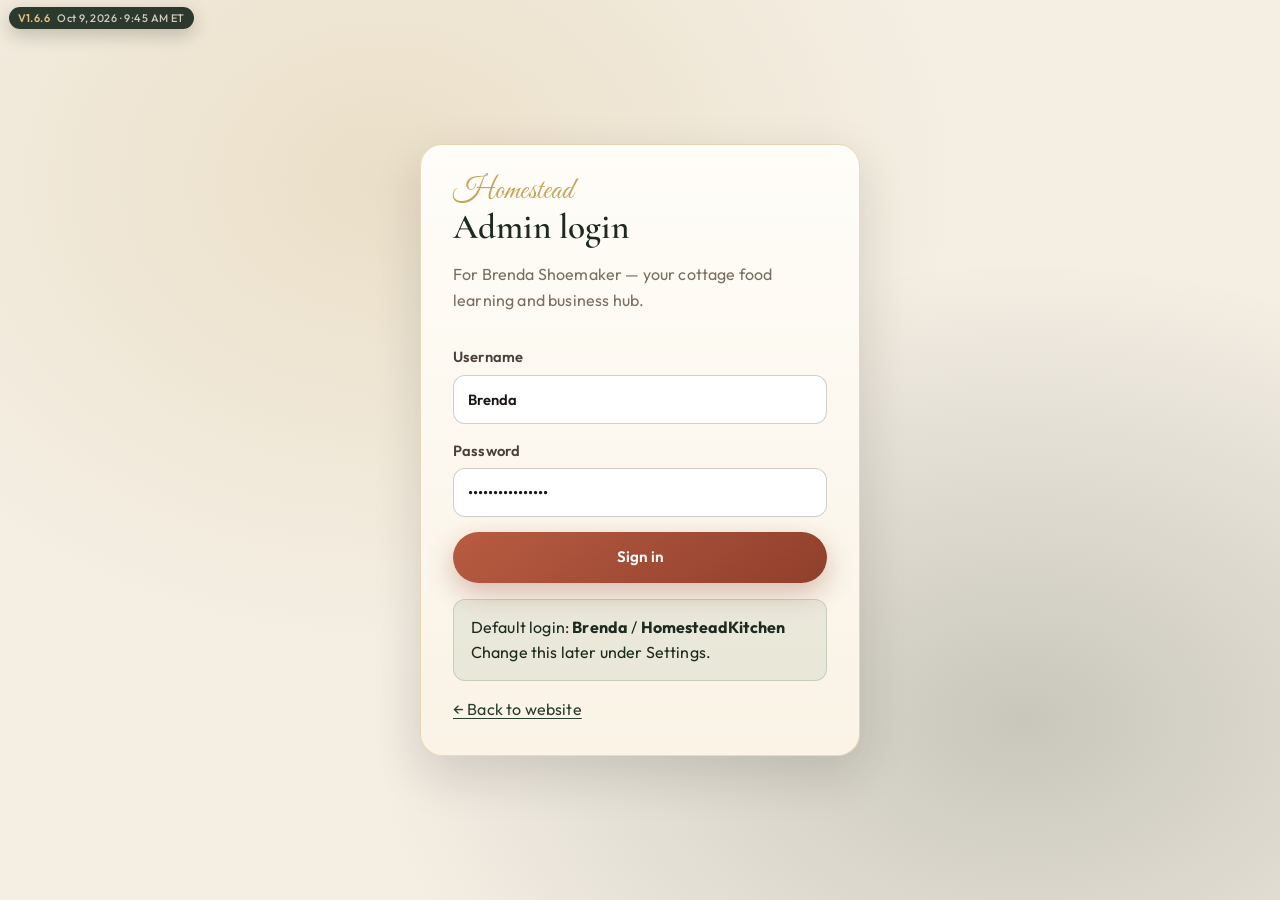
==== admin/index.html @ 2158191a "Add Admin old-school heritage recipe library (v1.6.6) Eight nearly forgotten farm/mountain recipes w" ====
<!DOCTYPE html>
<html lang="en">
<head>
  <meta charset="UTF-8" />
  <meta name="viewport" content="width=device-width, initial-scale=1" />
  <title>Admin Hub | Brenda's Homestead Kitchen</title>
  <link rel="preconnect" href="https://fonts.googleapis.com" />
  <link rel="preconnect" href="https://fonts.gstatic.com" crossorigin />
  <link href="https://fonts.googleapis.com/css2?family=Cormorant+Garamond:ital,wght@0,500;0,600;0,700;1,500&family=Great+Vibes&family=Outfit:wght@400;500;600;700&display=swap" rel="stylesheet" />
  <link rel="stylesheet" href="../css/styles.css?v=goals-v166" />
</head>
<body>
  <div id="loginView" class="login-wrap">
    <div class="panel login-card stack">
      <div>
        <div class="brand-script">Homestead</div>
        <h1>Admin login</h1>
        <p class="muted">For Brenda Shoemaker — your cottage food learning and business hub.</p>
      </div>
      <form id="loginForm" class="form-grid">
        <label>Username
          <input name="username" value="Brenda" required autocomplete="username" />
        </label>
        <label>Password
          <input name="password" type="password" value="HomesteadKitchen" required autocomplete="current-password" />
        </label>
        <button class="btn btn-primary" type="submit">Sign in</button>
      </form>
      <div class="notice">
        Default login: <strong>Brenda</strong> / <strong>HomesteadKitchen</strong><br />
        Change this later under Settings.
      </div>
      <a href="../index.html">← Back to website</a>
    </div>
  </div>

  <div id="adminView" class="admin-shell" style="display:none;">
    <aside class="admin-sidebar">
      <div class="brand">
        <span class="brand-script">Homestead</span>
        <span class="brand-name">Kitchen ledger</span>
      </div>
      <p class="admin-hello">Hi Brenda — start on Home, then follow Next up.</p>
      <nav class="admin-nav" id="adminNav">
        <p class="admin-nav-label">Main</p>
        <button type="button" data-tab="dashboard" class="active">Home</button>
        <button type="button" data-tab="goals">Goals</button>
        <button type="button" data-tab="foodcosts">Food costs</button>
        <button type="button" data-tab="products">Products</button>
        <button type="button" data-tab="orders">Orders</button>
        <button type="button" data-tab="taxes">Taxes &amp; expenses</button>
        <button type="button" data-tab="gform">Order form</button>
        <button type="button" data-tab="settings">Settings</button>
        <details class="admin-nav-more" id="adminNavMore">
          <summary>More</summary>
          <button type="button" data-tab="learn">Learn rules</button>
          <button type="button" data-tab="heritage">Old-school recipes</button>
          <button type="button" data-tab="howto">How to use this site</button>
        </details>
      </nav>
      <div class="admin-side-actions">
        <a class="btn btn-ghost btn-small admin-side-btn" href="../index.html">View public site</a>
        <button type="button" class="btn btn-ghost btn-small admin-side-btn" id="logoutBtn">Log out</button>
      </div>
    </aside>

    <main class="admin-main">
      <section id="tab-dashboard" class="tabs-hidden active">
        <div class="admin-top">
          <div>
            <span class="eyebrow">Welcome back</span>
            <h1>Your kitchen home</h1>
            <p class="muted">One next step at a time. The full walkthrough lives under Goals when you want every detail.</p>
          </div>
        </div>

        <div class="panel panel--ledger dash-next-card" id="dashNextCard">
          <span class="eyebrow">Do this next</span>
          <h2 id="dashNextTitle">Loading…</h2>
          <p class="muted" id="dashNextWhy"></p>
          <div class="actions" id="dashNextActions" style="margin-top:1rem;flex-wrap:wrap;"></div>
        </div>

        <div class="stats stats--compact" id="dashStats" style="margin-top:1rem;"></div>

        <div class="dash-grid" style="margin-top:1rem;">
          <div class="panel" id="launchPanel">
            <h2 class="panel-title">Coming up</h2>
            <p class="muted" id="launchProgress" style="margin:.35rem 0 .55rem;"></p>
            <div class="goal-progress-track" aria-hidden="true">
              <div class="goal-progress-fill" id="launchProgressFill"></div>
            </div>
            <p class="goal-next muted" id="launchNextHint" style="margin:.7rem 0 .45rem;"></p>
            <ul class="checklist" id="launchChecklist" style="margin-top:.35rem;"></ul>
            <div class="actions" style="margin-top:1rem;flex-wrap:wrap;">
              <button type="button" class="btn btn-secondary btn-small" data-goto-tab="goals">Full goals walkthrough</button>
            </div>
          </div>
          <div class="panel">
            <h2 class="panel-title">Newest orders</h2>
            <div id="dashOrders"></div>
            <div class="actions" style="margin-top:.85rem;">
              <button type="button" class="btn btn-ghost btn-small" data-goto-tab="orders">Open Orders</button>
            </div>
          </div>
        </div>

        <div class="panel dash-shortcuts" style="margin-top:1rem;">
          <h2 class="panel-title">Shortcuts</h2>
          <div class="actions" style="margin-top:.75rem;flex-wrap:wrap;">
            <button type="button" class="btn btn-primary btn-small" data-goto-tab="products">Products</button>
            <button type="button" class="btn btn-secondary btn-small" data-goto-tab="foodcosts">Food costs</button>
            <button type="button" class="btn btn-secondary btn-small" data-goto-tab="taxes">Taxes &amp; expenses</button>
            <button type="button" class="btn btn-secondary btn-small" data-goto-tab="gform">Order form</button>
            <button type="button" class="btn btn-ghost btn-small" data-goto-tab="settings">Settings</button>
            <a class="btn btn-ghost btn-small" href="../labels.html" target="_blank" rel="noopener">Print labels</a>
            <a class="btn btn-ghost btn-small" href="../flyer.html" target="_blank" rel="noopener">Print flyer</a>
          </div>
        </div>
      </section>

      <section id="tab-goals" class="tabs-hidden">
        <div class="admin-top">
          <div>
            <span class="eyebrow">Step by step</span>
            <h1>Business goals walkthrough</h1>
            <p class="muted">A clear path from first setup to steady local sales. Auto steps light up when the site is ready; check off the real-world steps yourself.</p>
          </div>
        </div>
        <div class="panel goal-summary-panel" style="margin-bottom:1rem;">
          <p class="muted" id="goalsProgressLabel" style="margin:0 0 .6rem;"></p>
          <div class="goal-progress-track" aria-hidden="true">
            <div class="goal-progress-fill" id="goalsProgressFill"></div>
          </div>
          <p class="goal-next" id="goalsNextHint" style="margin:.75rem 0 0;"></p>
          <p class="notice" id="goalsLaunchReady" style="display:none;margin-top:.9rem;">
            Setup and Stock look ready. Focus on <strong>Sell</strong> and <strong>Grow</strong> — print a flyer, share your link, and log those first sales.
          </p>
        </div>
        <div id="goalsPhases" class="goals-phases"></div>
      </section>

      <section id="tab-foodcosts" class="tabs-hidden">
        <div class="admin-top">
          <div>
            <span class="eyebrow">Pricing basics</span>
            <h1>Understand your food costs</h1>
            <p class="muted">Know what a batch costs you before you pick a selling price. Save each recipe once, then next time you bake just update package prices or amounts — no starting from scratch.</p>
          </div>
        </div>

        <div class="guide-grid">
          <article class="panel guide-card">
            <h3>Why this matters</h3>
            <ul>
              <li>If you only guess at prices, you can sell a lot and still lose money.</li>
              <li><strong>Food cost</strong> is what the ingredients (and packaging for that batch) cost <em>you</em>.</li>
              <li>Weighing on a kitchen scale is clearer than guessing “about half the bag.”</li>
              <li>Soap works the same way — oils, lye, fragrance, and the wrapper all count.</li>
            </ul>
          </article>

          <article class="panel guide-card">
            <h3>Simple 3-step method</h3>
            <ol class="foodcost-steps">
              <li><strong>Weigh &amp; cost</strong> — for each ingredient: package price ÷ package weight × ounces (or grams) you used.</li>
              <li><strong>Per-unit cost</strong> — add those line costs (+ packaging), then divide by how many cookies, jars, loaves, or bars you got.</li>
              <li><strong>Selling price</strong> — start around 2–3× the per-unit cost (or more if your time is high), then adjust for what neighbors will pay.</li>
            </ol>
            <p class="muted" style="margin-top:.8rem;">Default unit is <strong>ounces</strong>. Use <strong>each</strong> for eggs or counted jars. Fraction-of-bag is still available if you don’t weigh.</p>
          </article>
        </div>

        <div class="panel cost-example" style="margin-top:1rem;">
          <h2 style="font-size:1.25rem;">Example: one dozen cinnamon cookies (by weight)</h2>
          <p class="muted">Pretend numbers so the math is easy. Put the bowl on a kitchen scale, zero it, and weigh what you add.</p>
          <div class="table-wrap" style="margin-top:.8rem;">
            <table>
              <thead>
                <tr><th>Ingredient</th><th>Package</th><th>Used (scale)</th><th>Math</th><th>Cost in batch</th></tr>
              </thead>
              <tbody>
                <tr><td>Flour</td><td>$4.00 for 80 oz (5 lb)</td><td>16 oz</td><td>$4.00 × (16 ÷ 80)</td><td>$0.80</td></tr>
                <tr><td>Butter</td><td>$4.50 for 16 oz</td><td>8 oz</td><td>$4.50 × (8 ÷ 16)</td><td>$2.25</td></tr>
                <tr><td>Sugar + spice + eggs + vanilla</td><td>—</td><td>This batch</td><td>—</td><td>$1.45</td></tr>
                <tr><td>Bag / twist ties</td><td>—</td><td>1 dozen pack</td><td>—</td><td>$0.50</td></tr>
                <tr><td colspan="4"><strong>Batch cost (12 cookies)</strong></td><td><strong>$5.00</strong></td></tr>
              </tbody>
            </table>
          </div>
          <div class="cost-math" style="margin-top:1rem;">
            <p><strong>Per cookie cost:</strong> $5.00 ÷ 12 = <strong>about $0.42 each</strong></p>
            <p><strong>Per dozen cost:</strong> <strong>$5.00</strong></p>
            <p><strong>Possible selling price:</strong> $8–$12 per dozen (covers ingredients, a little time, and profit). At $10/dozen you keep about $5 after food/packaging — that $5 is for your time and profit.</p>
          </div>
          <div class="notice" style="margin-top:1rem;">
            Tip: when you buy flour or jars, log them under <strong>Taxes &amp; expenses</strong>. Then you can look back at real costs instead of guessing.
          </div>
        </div>

        <div class="panel" style="margin-top:1rem;" id="foodCostExercisePanel">
          <div class="foodcost-ex-head">
            <div>
              <span class="eyebrow">Practice</span>
              <h2 style="font-size:1.25rem;margin:.2rem 0 0;" id="fcExTitle">Practice batch</h2>
              <p class="muted" id="fcExBlurb" style="margin:.45rem 0 0;"></p>
            </div>
            <div class="foodcost-ex-progress" id="fcExProgress" aria-live="polite">Step 1 of 4</div>
          </div>

          <div class="foodcost-ex-step" data-fc-step="1">
            <h3>Step 1 — Weigh what went into this batch</h3>
            <p class="muted">Each row shows the package price and size. Enter how much you used (ounces, or “each” for jars). We’ll turn that into dollars.</p>
            <div id="fcExLines" class="foodcost-ex-lines"></div>
            <p class="foodcost-ex-total">Your batch total so far: <strong id="fcExBatchLive">$0.00</strong></p>
            <div class="actions" style="margin-top:.85rem;flex-wrap:wrap;">
              <button type="button" class="btn btn-primary btn-small" id="fcExCheck1">Check step 1</button>
              <button type="button" class="btn btn-ghost btn-small" id="fcExHint1">Show hints</button>
              <button type="button" class="btn btn-ghost btn-small" id="fcExFill1">Fill correct amounts</button>
            </div>
            <p class="foodcost-ex-feedback" id="fcExFeedback1" hidden></p>
          </div>

          <div class="foodcost-ex-step" data-fc-step="2" hidden>
            <h3>Step 2 — How many jars did you get?</h3>
            <p class="muted">Batch cost is locked from step 1. Divide by how many jars this bake made.</p>
            <p>Batch cost: <strong id="fcExBatchLocked">$0.00</strong></p>
            <label class="foodcost-ex-field">Jars made
              <input type="number" id="fcExYield" min="1" step="1" placeholder="e.g. 6" />
            </label>
            <p class="foodcost-ex-total">Per-jar cost: <strong id="fcExPerLive">—</strong></p>
            <div class="actions" style="margin-top:.85rem;flex-wrap:wrap;">
              <button type="button" class="btn btn-primary btn-small" id="fcExCheck2">Check step 2</button>
              <button type="button" class="btn btn-ghost btn-small" id="fcExBack2">Back</button>
              <button type="button" class="btn btn-ghost btn-small" id="fcExFill2">Fill correct number</button>
            </div>
            <p class="foodcost-ex-feedback" id="fcExFeedback2" hidden></p>
          </div>

          <div class="foodcost-ex-step" data-fc-step="3" hidden>
            <h3>Step 3 — Pick a selling price</h3>
            <p class="muted">Start around 2–3× the per-jar food cost. Adjust for your time and what neighbors will pay.</p>
            <p>Per-jar food cost: <strong id="fcExPerLocked">—</strong></p>
            <p class="muted" id="fcExSuggestBand"></p>
            <label class="foodcost-ex-field">Selling price per jar ($)
              <input type="number" id="fcExSell" min="0" step="0.01" placeholder="e.g. 4.00" />
            </label>
            <div class="actions" style="margin-top:.85rem;flex-wrap:wrap;">
              <button type="button" class="btn btn-primary btn-small" id="fcExCheck3">Check step 3</button>
              <button type="button" class="btn btn-ghost btn-small" id="fcExBack3">Back</button>
            </div>
            <p class="foodcost-ex-feedback" id="fcExFeedback3" hidden></p>
          </div>

          <div class="foodcost-ex-step" data-fc-step="4" hidden>
            <h3>Step 4 — You did it</h3>
            <div class="notice" id="fcExSummary"></div>
            <p class="muted" style="margin-top:.75rem;">This practice is saved on this device and checks off the Goals walkthrough step. Next, price a real product with the calculator below.</p>
            <div class="actions" style="margin-top:.85rem;flex-wrap:wrap;">
              <button type="button" class="btn btn-primary btn-small" id="fcExFinish">Save &amp; mark practice done</button>
              <button type="button" class="btn btn-ghost btn-small" id="fcExRestart">Start practice over</button>
              <button type="button" class="btn btn-secondary btn-small" data-goto-tab="goals">Back to Goals</button>
            </div>
            <p class="foodcost-ex-feedback ok" id="fcExFeedback4" hidden></p>
          </div>
        </div>

        <div class="panel" style="margin-top:1rem;" id="savedRecipesPanel">
          <span class="eyebrow">Recipe book</span>
          <h2 style="font-size:1.25rem;margin:.2rem 0 0;">Saved recipes</h2>
          <p class="muted">Open a recipe when you make that batch again. Change the package $ if the store price moved, tweak amounts if the batch was a little different, then recalculate and apply the new price.</p>
          <div id="savedRecipesList" class="recipe-list" style="margin-top:.9rem;"></div>
          <p class="muted" id="savedRecipesEmpty" style="margin-top:.75rem;">No saved recipes yet. Price a batch in the calculator below, give it a name, and click <strong>Save recipe</strong>.</p>
        </div>

        <div class="panel" style="margin-top:1rem;" id="foodCostCalculatorPanel">
          <span class="eyebrow">Calculator</span>
          <h2 style="font-size:1.25rem;margin:.2rem 0 0;">Price a recipe</h2>
          <p class="muted">Default is <strong>by weight</strong>: package price, how big the package is, and how much the scale said you used. Switch to fraction only if you are estimating without a scale.</p>

          <input type="hidden" id="fcCalcRecipeId" value="" />
          <div class="form-row" style="margin-top:.85rem;align-items:end;">
            <label>Recipe name
              <input type="text" id="fcCalcRecipeName" placeholder="e.g. Strawberry jam · dozen cinnamon cookies" />
            </label>
            <label>How are you measuring?
              <select id="fcCalcMode">
                <option value="weight" selected>By weight / count (recommended)</option>
                <option value="fraction">By fraction of the package</option>
              </select>
            </label>
          </div>
          <p class="muted" id="fcCalcModeHint" style="margin:.35rem 0 0;">Use the same unit on each row for package size and amount used (usually oz).</p>
          <p class="notice" id="fcCalcEditingNotice" style="display:none;margin-top:.75rem;"></p>

          <div class="table-wrap" style="margin-top:.85rem;">
            <table class="foodcost-calc-table" id="fcCalcTable">
              <thead>
                <tr id="fcCalcHeadWeight">
                  <th>Ingredient</th>
                  <th>Package $</th>
                  <th>Package size</th>
                  <th>Unit</th>
                  <th>Used in batch</th>
                  <th>Cost in batch</th>
                  <th></th>
                </tr>
                <tr id="fcCalcHeadFraction" hidden>
                  <th>Ingredient</th>
                  <th>Package $</th>
                  <th>Fraction used (0–1)</th>
                  <th>Cost in batch</th>
                  <th></th>
                </tr>
              </thead>
              <tbody id="fcCalcRows"></tbody>
            </table>
          </div>
          <div class="actions" style="margin-top:.7rem;">
            <button type="button" class="btn btn-ghost btn-small" id="fcCalcAddRow">+ Add ingredient</button>
          </div>

          <div class="form-row" style="margin-top:1rem;">
            <label>Packaging for this batch ($)
              <input type="number" id="fcCalcPackaging" min="0" step="0.01" value="0" />
            </label>
            <label>Units made (cookies, jars, bars…)
              <input type="number" id="fcCalcYield" min="1" step="1" value="12" />
            </label>
          </div>

          <div class="foodcost-calc-results" id="fcCalcResults">
            <div><span class="label">Batch cost</span><strong id="fcCalcBatch">$0.00</strong></div>
            <div><span class="label">Per-unit cost</span><strong id="fcCalcPer">$0.00</strong></div>
            <div><span class="label">Suggest 2×</span><strong id="fcCalc2x">$0.00</strong></div>
            <div><span class="label">Suggest 2.5×</span><strong id="fcCalc25x">$0.00</strong></div>
            <div><span class="label">Suggest 3×</span><strong id="fcCalc3x">$0.00</strong></div>
          </div>

          <div class="form-row" style="margin-top:1rem;">
            <label>Apply price to a product
              <select id="fcCalcProduct">
                <option value="">Choose a product…</option>
              </select>
            </label>
            <label>Which suggestion?
              <select id="fcCalcMultiplier">
                <option value="2">2× food cost</option>
                <option value="2.5" selected>2.5× food cost</option>
                <option value="3">3× food cost</option>
              </select>
            </label>
          </div>
          <div class="actions" style="margin-top:.75rem;flex-wrap:wrap;">
            <button type="button" class="btn btn-primary btn-small" id="fcCalcSaveRecipe">Save recipe</button>
            <button type="button" class="btn btn-secondary btn-small" id="fcCalcSaveAsNew" hidden>Save as new recipe</button>
            <button type="button" class="btn btn-primary btn-small" id="fcCalcApply">Apply suggested price</button>
            <button type="button" class="btn btn-ghost btn-small" id="fcCalcNewBlank">Clear / new recipe</button>
            <button type="button" class="btn btn-secondary btn-small" data-goto-tab="products">Open Products</button>
          </div>
          <p class="foodcost-ex-feedback" id="fcCalcFeedback" hidden></p>
          <p class="muted" style="margin-top:.75rem;font-size:.9rem;">Tip: save each recipe after you price it. Next market week, open it, update any new package prices, Save again, then Apply suggested price to the product.</p>
        </div>

        <div class="panel" style="margin-top:1rem;" id="foodCostUnderstandPanel">
          <h2 style="font-size:1.25rem;">Check these when you understand</h2>
          <p class="muted">These boxes save on this device. When all four are checked, your Goals walkthrough marks “Learn food costs” done.</p>
          <ul class="understand-list" id="foodCostUnderstandList">
            <li>
              <label class="understand-check">
                <input type="checkbox" data-goal-check="fc_know_batch" />
                <span>
                  <strong>I understand batch cost</strong>
                  <span class="muted"> — weigh what went in (or count jars/eggs), turn that into dollars, and add packaging.</span>
                </span>
              </label>
            </li>
            <li>
              <label class="understand-check">
                <input type="checkbox" data-goal-check="fc_know_unit" />
                <span>
                  <strong>I understand per-unit cost</strong>
                  <span class="muted"> — divide the batch dollar total by how many cookies, jars, loaves, or bars I made.</span>
                </span>
              </label>
            </li>
            <li>
              <label class="understand-check">
                <input type="checkbox" data-goal-check="fc_know_price" />
                <span>
                  <strong>I understand selling price</strong>
                  <span class="muted"> — price should cover food cost, my time, and a little profit (often about 2–3× food cost as a starting point).</span>
                </span>
              </label>
            </li>
            <li>
              <label class="understand-check">
                <input type="checkbox" data-goal-check="fc_know_track" />
                <span>
                  <strong>I know where to track spending</strong>
                  <span class="muted"> — log flour, jars, oils, and market fees under Taxes &amp; expenses.</span>
                </span>
              </label>
            </li>
          </ul>
          <p class="notice" id="foodCostAllDone" style="display:none;margin-top:1rem;">
            Nice work — the “I understand” boxes are checked. Finish the practice exercise above (if you haven’t), then price a real product with the calculator.
          </p>
          <div class="actions" style="margin-top:1rem;flex-wrap:wrap;">
            <button type="button" class="btn btn-primary btn-small" data-goto-tab="goals">Back to Goals</button>
            <button type="button" class="btn btn-secondary btn-small" data-goto-tab="taxes">Open Taxes &amp; expenses</button>
            <button type="button" class="btn btn-ghost btn-small" data-goto-tab="products">Open Products</button>
          </div>
        </div>
      </section>

      <section id="tab-learn" class="tabs-hidden">
        <div class="admin-top">
          <div>
            <span class="eyebrow">Ohio guide</span>
            <h1>Foods &amp; soap rules basics</h1>
            <p class="muted">Plain-English overview for Brenda. This is educational, not legal advice — check Ohio Department of Agriculture / FDA guidance if unsure.</p>
          </div>
        </div>
        <div class="guide-grid">
          <article class="panel guide-card">
            <h3>Two product types on this site</h3>
            <ul>
              <li><strong>Baked goods &amp; foods</strong> — follow Ohio cottage food rules (labels, shelf-stable list, Ohio sales).</li>
              <li><strong>Soap</strong> — not covered by cottage food law. True handmade soap (oils + lye, sold only as soap) is usually treated differently from cosmetics.</li>
              <li>In Admin → Products, pick a <strong>category</strong> for each item so shoppers can filter Foods vs Soap.</li>
              <li>Both types are fully editable: name, price, quantity, photo, ingredients list, and availability.</li>
            </ul>
          </article>

          <article class="panel guide-card">
            <h3>Soap notes (important)</h3>
            <ul>
              <li>Soap is <strong>not</strong> an Ohio cottage food product.</li>
              <li>If a bar is mainly oils + lye (alkali salts of fatty acids) and you market it only as soap for washing, it often falls outside FDA cosmetic rules (CPSC territory for true soap).</li>
              <li>If you claim moisturizing, anti-aging, acne treatment, germ-killing, etc., or use synthetic detergent bases, it may be regulated as a <strong>cosmetic</strong> (or even a drug).</li>
              <li>Ohio notes that cosmetics made at home are generally exempt from ODA inspection, but must be properly labeled and not adulterated. Commercial cosmetic sites may need ODA inspection.</li>
              <li>Keep ingredient lists for every soap. Avoid disease/treatment claims on labels or the website.</li>
            </ul>
          </article>

          <article class="panel guide-card">
            <h3>The good news (cottage foods)</h3>
            <ul>
              <li>Ohio lets you sell many shelf-stable homemade foods from your home kitchen.</li>
              <li>For standard cottage foods: <strong>no state license, no inspection, and no sales dollar cap</strong>.</li>
              <li>You can sell direct to customers in Ohio (markets, pickup, local events, and often retail within Ohio when properly labeled).</li>
              <li>Your town is McArthur, Ohio — keep sales <strong>inside Ohio</strong>.</li>
            </ul>
          </article>

          <article class="panel guide-card">
            <h3>What you can sell (examples)</h3>
            <ul>
              <li>Baked goods that do not need refrigeration (cookies, breads, many cakes/pies that are shelf-stable)</li>
              <li>Jams, jellies, fruit butters</li>
              <li>Candy, granola, popcorn, dry mixes</li>
              <li>Only non-potentially-hazardous (shelf-stable) foods on Ohio’s approved list</li>
            </ul>
            <p class="muted"><strong>Not allowed under cottage food:</strong> foods that need fridge/freezer to stay safe, acidified/low-acid canned foods, and other potentially hazardous foods.</p>
          </article>

          <article class="panel guide-card">
            <h3>Every label must include</h3>
            <ul>
              <li>Business / producer name and physical address</li>
              <li>Product name</li>
              <li>Ingredients in order by weight</li>
              <li>Net weight (U.S. and metric is safest)</li>
              <li>Major allergens (milk, eggs, wheat, peanuts, tree nuts, soy, fish, shellfish, sesame, etc.)</li>
              <li>Exact statement in at least 10-point type: <strong>This product is home produced.</strong></li>
            </ul>
          </article>

          <article class="panel guide-card">
            <h3>Do you pay taxes? Yes.</h3>
            <ul>
              <li>Your cottage food income is <strong>taxable</strong>. Cottage law removes food-license hurdles — it does not remove income tax.</li>
              <li>Report profit on federal <strong>Schedule C</strong> (sole proprietor).</li>
              <li>If net self-employment income is over about <strong>$400</strong>, self-employment tax usually applies.</li>
              <li>Ohio income tax can apply; most take-home cottage foods are not charged Ohio sales tax when sold for off-premises eating.</li>
              <li>Use the <strong>Taxes &amp; expenses</strong> tab to track income and costs for your accountant or tax software.</li>
            </ul>
          </article>

          <article class="panel guide-card">
            <h3>Practical checklist before selling</h3>
            <ul class="checklist">
              <li><span class="box"></span><span>Confirm each recipe is an approved shelf-stable cottage food</span></li>
              <li><span class="box"></span><span>Print compliant labels for every package</span></li>
              <li><span class="box"></span><span>Sell only within Ohio</span></li>
              <li><span class="box"></span><span>Set Venmo / Cash App / PayPal / Zelle handles in Settings</span></li>
              <li><span class="box"></span><span>Keep order and expense records for tax time</span></li>
              <li><span class="box"></span><span>Ask Vinton County zoning/local rules if selling from home raises questions</span></li>
            </ul>
          </article>

          <article class="panel guide-card">
            <h3>Helpful official places</h3>
            <ul>
              <li>Ohio Revised Code cottage food sections (around ORC 3715.01 / 3715.023 / 3715.025)</li>
              <li>Ohio Administrative Code 901:3-20 (cottage food rules / allowed foods)</li>
              <li>Ohio Department of Agriculture — Food Safety</li>
            </ul>
            <p class="muted">When in doubt, call ODA food safety or a local advisor before selling a new product type.</p>
          </article>
        </div>
      </section>

      <section id="tab-products" class="tabs-hidden">
        <div class="admin-top">
          <div>
            <span class="eyebrow">Catalog</span>
            <h1>Products &amp; photos</h1>
            <p class="muted">Add baked goods, soaps, and more. Everything here shows on the public Products and Order pages.</p>
          </div>
          <button class="btn btn-primary" type="button" id="addProductBtn">+ Add product</button>
        </div>
        <div class="actions" style="margin-bottom:1rem;">
          <button type="button" class="btn btn-ghost btn-small category-filter active" data-admin-cat="all">All</button>
          <button type="button" class="btn btn-ghost btn-small category-filter" data-admin-cat="baked">Foods</button>
          <button type="button" class="btn btn-ghost btn-small category-filter" data-admin-cat="soap">Soap</button>
          <button type="button" class="btn btn-ghost btn-small category-filter" data-admin-cat="bundle">Bundles</button>
          <button type="button" class="btn btn-ghost btn-small category-filter" data-admin-cat="other">Other</button>
        </div>
        <div class="table-wrap">
          <table>
            <thead>
              <tr>
                <th>Photo</th>
                <th>Product</th>
                <th>Category</th>
                <th>Price</th>
                <th>Qty on hand</th>
                <th>Status</th>
                <th>Actions</th>
              </tr>
            </thead>
            <tbody id="productsTable"></tbody>
          </table>
        </div>
      </section>

      <section id="tab-orders" class="tabs-hidden">
        <div class="admin-top">
          <div>
            <span class="eyebrow">Sales</span>
            <h1>Orders &amp; quantities</h1>
            <p class="muted">Use this for market/phone orders and stock tracking. Google Form replies also go to your Gmail/Sheets (see Google Order Form tab).</p>
          </div>
          <div class="actions">
            <button class="btn btn-secondary" type="button" id="manualOrderBtn">+ Manual order</button>
            <button class="btn btn-ghost" type="button" id="exportOrdersBtn">Export orders CSV</button>
          </div>
        </div>
        <div class="table-wrap">
          <table>
            <thead>
              <tr>
                <th>Date</th>
                <th>Customer</th>
                <th>Items</th>
                <th>Total</th>
                <th>Payment</th>
                <th>Status</th>
                <th>Actions</th>
              </tr>
            </thead>
            <tbody id="ordersTable"></tbody>
          </table>
        </div>
      </section>

      <section id="tab-gform" class="tabs-hidden">
        <div class="admin-top">
          <div>
            <span class="eyebrow">Easy ordering</span>
            <h1>Google Order Form</h1>
            <p class="muted">Customers order with a simple Google Form. You edit questions in Google, and paste the links here so the website stays in sync.</p>
          </div>
          <div class="actions">
            <a class="btn btn-secondary" href="https://forms.google.com/create" target="_blank" rel="noopener">Create new Google Form</a>
            <a class="btn btn-ghost" id="openFormEditorBtn" href="#" target="_blank" rel="noopener" style="display:none;">Edit my form in Google</a>
          </div>
        </div>

        <div class="stack">
          <form id="googleFormSettings" class="panel form-grid">
            <label>Use Google Form on the public Order page?
              <select name="useGoogleForm">
                <option value="true">Yes — embed Google Form (recommended)</option>
                <option value="false">No — use the built-in website form</option>
              </select>
            </label>
            <label>Google Form link or embed URL
              <input name="googleFormEmbedUrl" id="googleFormEmbedUrl" placeholder="Paste the link from Google Forms → Send → Link (or Embed src=...)" />
            </label>
            <p class="muted" style="margin:0;">Tip: In Google Forms click <strong>Send</strong> → link icon, copy the link. Or Send → &lt;&gt; embed and copy the <code>src="..."</code> URL. Either works.</p>
            <label>Edit link (so you can change questions later)
              <input name="googleFormEditUrl" id="googleFormEditUrl" placeholder="https://docs.google.com/forms/d/XXXX/edit" />
            </label>
            <label>Responses spreadsheet link (optional)
              <input name="googleFormResponsesUrl" id="googleFormResponsesUrl" placeholder="Link from Responses → Google Sheets" />
            </label>
            <div class="actions">
              <button class="btn btn-primary" type="submit">Save Google Form links</button>
              <a class="btn btn-ghost" href="../order.html" target="_blank" rel="noopener">Preview Order page</a>
            </div>
            <div id="gformSaveNotice" class="notice" style="display:none;">Saved. The public Order page will use this form.</div>
          </form>

          <div class="panel">
            <h2 style="font-size:1.25rem;margin:0 0 .6rem;">Basic order form to create (copy these questions)</h2>
            <p class="muted" id="gformTemplateTitle"></p>
            <ol class="template-list" id="gformTemplateList"></ol>
            <div class="notice" style="margin-top:1rem;">
              <strong>2-minute setup:</strong>
              1) Click <em>Create new Google Form</em> ·
              2) Add the questions above ·
              3) Responses tab → turn on email notifications ·
              4) Send → copy Link ·
              5) Paste it above and Save ·
              6) Optional: Responses → Link to Sheets for a spreadsheet of every order
            </div>
          </div>

          <div class="panel">
            <div class="admin-top" style="margin-bottom:.8rem;">
              <div>
                <h2 style="font-size:1.25rem;margin:0;">Live form preview</h2>
                <p class="muted" style="margin:.35rem 0 0;">This is the same form shoppers see on the Order page. Change questions with <strong>Edit my form in Google</strong>, then refresh.</p>
              </div>
            </div>
            <div id="gformPreviewEmpty" class="notice notice-warn">
              No Google Form link saved yet. Create the form with the question list above, paste the link, and click Save — the embed will appear here and on the public Order page.
            </div>
            <div id="gformPreviewWrap" class="google-form-frame-wrap" style="display:none;">
              <iframe id="gformPreviewFrame" title="Google Order Form preview" src="about:blank" loading="lazy"></iframe>
            </div>
          </div>
        </div>
      </section>

      <section id="tab-taxes" class="tabs-hidden">
        <div class="admin-top">
          <div>
            <span class="eyebrow">Records</span>
            <h1>Taxes &amp; expenses</h1>
            <p class="muted">Yes — cottage food income is still taxable. Track sales and costs here, then export for tax time.</p>
          </div>
          <div class="actions">
            <label style="font-weight:700;">Year
              <select id="taxYear"></select>
            </label>
            <button class="btn btn-ghost" type="button" id="exportTaxBtn">Export tax CSV</button>
          </div>
        </div>
        <div class="stats" id="taxStats"></div>

        <div class="panel panel--ledger" style="margin-top:1.2rem;" id="paymentRevenueTips">
          <span class="eyebrow">Venmo · Cash App · PayPal · Zelle · Cash</span>
          <h2 class="panel-title" style="margin-top:.35rem;">How to manage business revenue in those apps</h2>
          <p class="muted">This site does not move money. The apps do. Your job is to keep kitchen sales easy to find later for taxes and for yourself.</p>
          <div class="guide-grid" style="margin-top:1rem;">
            <article class="guide-card" style="padding:0;box-shadow:none;border:none;background:transparent;">
              <h3>Set the apps up for the kitchen</h3>
              <ul>
                <li><strong>Venmo:</strong> turn on a business profile if you can, or keep one dedicated “kitchen” username. Put the business name in the profile. Prefer “Goods and services” style payments when the app offers that.</li>
                <li><strong>Cash App:</strong> use one cashtag for the kitchen (or Cash App for Business if she wants statements). Put “Brenda’s Homestead Kitchen” in the display name.</li>
                <li><strong>PayPal:</strong> a PayPal Business account (or clear business display name) makes yearly download statements easier.</li>
                <li><strong>Zelle:</strong> usually tied to her personal bank. Add a memo like “jam order – Jane” every time, and copy those into Admin Orders.</li>
                <li><strong>Cash:</strong> keep a small market envelope or jar; count it after each market and log the sale in Orders the same day.</li>
              </ul>
            </article>
            <article class="guide-card" style="padding:0;box-shadow:none;border:none;background:transparent;">
              <h3>Weekly habit (15 minutes)</h3>
              <ol class="foodcost-steps">
                <li>Open Venmo / Cash App / PayPal (and Zelle bank alerts).</li>
                <li>For each kitchen payment, confirm it matches an order — Google Form reply, market sale, or phone order.</li>
                <li>In <strong>Orders</strong>, add a manual order if it isn’t there yet, set the payment method, and mark <strong>Paid</strong>.</li>
                <li>Log supply buys under expenses below (flour, jars, oils, booth fees).</li>
                <li>Once a week: <strong>Settings → Download backup</strong>.</li>
              </ol>
            </article>
          </div>
          <div class="notice" style="margin-top:1rem;">
            <strong>Tax tip:</strong> At year end, export this page’s CSV <em>and</em> download yearly statements from each app. Hand both to whoever does Schedule C. App fees (if any) can be logged as expenses. This is recordkeeping help — not tax advice.
          </div>
          <div class="actions" style="margin-top:1rem;flex-wrap:wrap;">
            <button type="button" class="btn btn-primary btn-small" data-goto-tab="orders">Open Orders</button>
            <button type="button" class="btn btn-secondary btn-small" data-goto-tab="settings">Payment handles in Settings</button>
            <button type="button" class="btn btn-ghost btn-small" data-goto-tab="howto">Full instructions</button>
            <button type="button" class="btn btn-ghost btn-small" data-goto-tab="gform">Google Order Form</button>
          </div>
        </div>

        <div class="panel" style="margin-top:1.2rem;">
          <h2 style="font-size:1.2rem;">Add an expense</h2>
          <form id="expenseForm" class="form-row" style="margin-top:.8rem;align-items:end;">
            <label>Date
              <input type="date" name="date" required />
            </label>
            <label>Category
              <select name="category">
                <option>Ingredients</option>
                <option>Packaging</option>
                <option>Labels</option>
                <option>Market fees</option>
                <option>Equipment</option>
                <option>Mileage / travel</option>
                <option>Other</option>
              </select>
            </label>
            <label>Description
              <input name="description" required placeholder="Flour, jars, booth fee..." />
            </label>
            <label>Amount ($)
              <input name="amount" type="number" min="0" step="0.01" required />
            </label>
            <button class="btn btn-secondary" type="submit">Save expense</button>
          </form>
        </div>
        <div class="table-wrap" style="margin-top:1rem;">
          <table>
            <thead>
              <tr>
                <th>Date</th>
                <th>Category</th>
                <th>Description</th>
                <th>Amount</th>
                <th></th>
              </tr>
            </thead>
            <tbody id="expensesTable"></tbody>
          </table>
        </div>
        <div class="notice notice-warn" style="margin-top:1rem;">
          This tracker helps you organize numbers. A tax pro or tax software should still prepare your return. Keep receipts.
        </div>
      </section>

      <section id="tab-howto" class="tabs-hidden">
        <div class="admin-top">
          <div>
            <span class="eyebrow">Simple instructions</span>
            <h1>How to use this website</h1>
          </div>
        </div>
        <div class="guide-grid">
          <article class="panel guide-card">
            <h3>Products</h3>
            <p>Go to <strong>Products &amp; photos</strong>. Click Add product. Choose category <strong>Baked goods &amp; foods</strong> or <strong>Soap</strong>. Fill in name, price, quantity on hand, ingredients, allergens/sensitivities, and upload a picture. Turn Available on so shoppers can order it. Edit anytime — soaps work the same way as baked goods.</p>
          </article>
          <article class="panel guide-card">
            <h3>Food costs &amp; saved recipes</h3>
            <p>On <strong>Food costs</strong>, price a batch with the calculator, name it, and click <strong>Save recipe</strong>. Next time you make that item, open the saved recipe, update any new package prices or amounts, save again, and apply the suggested price to the product.</p>
          </article>
          <article class="panel guide-card">
            <h3>Old-school recipes</h3>
            <p>Under <strong>More → Old-school recipes</strong>, browse forgotten farm recipes with history (vinegar pie, stack cake, pawpaw bread, and more). Star favorites and jot notes for market storytelling. The public site does not show these yet.</p>
          </article>
          <article class="panel guide-card">
            <h3>Google Order Form</h3>
            <p>Go to <strong>Google Order Form</strong>. Create the form in Google with the starter questions, paste the share link, and Save. Customers then order on the website through that Google Form. Edit questions anytime in Google — use the Edit link saved here.</p>
          </article>
          <article class="panel guide-card">
            <h3>Orders (manual / market)</h3>
            <p>For phone, text, or market sales, use <strong>Orders &amp; quantities</strong> → Manual order so stock and tax totals stay accurate. Mark “Paid” when Venmo/Cash App money arrives. Google Form replies also arrive in your Gmail / Sheets.</p>
          </article>
          <article class="panel guide-card">
            <h3>Payments</h3>
            <p>In <strong>Settings</strong>, enter your Venmo, Cash App, PayPal, and Zelle handles. Customers pay inside those apps (or cash at pickup). Read the full <strong>Managing kitchen revenue</strong> section below.</p>
          </article>
          <article class="panel guide-card">
            <h3>Taxes</h3>
            <p>Log expenses when you buy supplies. Match app deposits to Orders each week. At tax time, pick the year, export CSV, and also download yearly statements from Venmo / Cash App / PayPal. The Taxes tab has the same revenue checklist.</p>
          </article>
          <article class="panel guide-card">
            <h3>Backup</h3>
            <p>In Settings, click <strong>Download backup</strong> every week or after a busy market day. This saves your products, orders, expenses, and saved recipes as a file on your computer.</p>
          </article>
          <article class="panel guide-card">
            <h3>Important note about this free version</h3>
            <p>Data is stored in this browser on this computer/phone. Use the same browser for admin work, and download backups. If you later want phone + laptop sharing in the cloud, we can upgrade hosting.</p>
          </article>
        </div>

        <div class="panel panel--ledger" style="margin-top:1.2rem;" id="howtoPaymentRevenue">
          <span class="eyebrow">Instructions</span>
          <h2 class="panel-title" style="margin-top:.35rem;">Managing kitchen revenue (Venmo, Cash App, PayPal, Zelle, cash)</h2>
          <p class="muted">This website does not move money — those apps do. Use the apps as the cash drawer and this Admin as the ledger so kitchen sales stay easy to find for you and for taxes.</p>

          <div class="table-wrap" style="margin-top:1rem;">
            <table>
              <thead>
                <tr>
                  <th>Method</th>
                  <th>Set it up for the kitchen</th>
                  <th>When money arrives</th>
                </tr>
              </thead>
              <tbody>
                <tr>
                  <td><strong>Venmo</strong></td>
                  <td>Business profile if available, or one dedicated kitchen username. Put Homestead Kitchen in the profile name. Prefer Goods &amp; services when the app offers it.</td>
                  <td>Match to the order → <strong>Orders</strong> → set method Venmo → mark <strong>Paid</strong>.</td>
                </tr>
                <tr>
                  <td><strong>Cash App</strong></td>
                  <td>One kitchen cashtag (or Cash App for Business). Put Brenda’s Homestead Kitchen in the display name.</td>
                  <td>Same — mark Paid, method Cash App.</td>
                </tr>
                <tr>
                  <td><strong>PayPal</strong></td>
                  <td>PayPal Business (or a clear business display name) makes yearly statement downloads easier.</td>
                  <td>Same — mark Paid, method PayPal.</td>
                </tr>
                <tr>
                  <td><strong>Zelle</strong></td>
                  <td>Usually tied to a personal bank. Always add a memo like “jam order – Jane.”</td>
                  <td>Enter a manual Order the same day with that memo in Notes.</td>
                </tr>
                <tr>
                  <td><strong>Cash</strong></td>
                  <td>Keep a small market envelope or jar. Count it after each market.</td>
                  <td>Manual Order same day, method Cash.</td>
                </tr>
              </tbody>
            </table>
          </div>

          <h3 style="margin-top:1.25rem;font-size:1.2rem;">Weekly habit (~15 minutes)</h3>
          <ol class="foodcost-steps">
            <li>Open Venmo / Cash App / PayPal (and Zelle bank alerts).</li>
            <li>For each kitchen payment, match it to a Google Form reply, market sale, or phone order.</li>
            <li>In <strong>Orders</strong>, add anything missing, set the payment method, and mark <strong>Paid</strong>.</li>
            <li>Log supply buys under <strong>Taxes &amp; expenses</strong> (flour, jars, oils, booth fees).</li>
            <li>Once a week: <strong>Settings → Download backup</strong>.</li>
          </ol>

          <div class="notice" style="margin-top:1rem;">
            <strong>Tax tip:</strong> Year-end = export the Taxes CSV <em>and</em> download yearly statements from each app. Hand both to whoever does Schedule C. App fees can be logged as expenses. This is recordkeeping help — not tax advice.
          </div>
          <div class="actions" style="margin-top:1rem;flex-wrap:wrap;">
            <button type="button" class="btn btn-primary btn-small" data-goto-tab="orders">Open Orders</button>
            <button type="button" class="btn btn-secondary btn-small" data-goto-tab="taxes">Open Taxes &amp; expenses</button>
            <button type="button" class="btn btn-ghost btn-small" data-goto-tab="settings">Payment handles in Settings</button>
          </div>
        </div>
      </section>

      <section id="tab-heritage" class="tabs-hidden">
        <div class="admin-top">
          <div>
            <span class="eyebrow">Marketing inspiration</span>
            <h1>Old-school recipes</h1>
            <p class="muted">Nearly forgotten farm and mountain recipes with real history — the kind of story that fits a homestead kitchen. Star ones you love, mark “maybe sell,” and jot notes. This library stays in Admin for now (not on the public site yet).</p>
          </div>
        </div>

        <div class="panel panel--ledger" style="margin-bottom:1rem;">
          <strong>Why this helps marketing:</strong>
          Shoppers remember a kitchen that brings back vinegar pie, stack cake, and pawpaw season — not only “cookies and jam.” Use these stories on market boards, Facebook posts, and later on the website when you’re ready.
          <p class="muted" style="margin:.65rem 0 0;">Educational only. Before selling anything, check that your exact recipe fits Ohio cottage-food rules and label it “This product is home produced.”</p>
        </div>

        <div class="actions" style="margin-bottom:1rem;flex-wrap:wrap;align-items:center;gap:.6rem;">
          <label class="muted" style="display:inline-flex;align-items:center;gap:.4rem;margin:0;">
            Show
            <select id="heritageFilter">
              <option value="all">All recipes</option>
              <option value="starred">Starred only</option>
              <option value="considering">Maybe sell</option>
            </select>
          </label>
          <button type="button" class="btn btn-ghost btn-small" data-goto-tab="foodcosts">Open Food costs / saved recipes</button>
          <button type="button" class="btn btn-ghost btn-small" data-goto-tab="learn">Ohio cottage rules</button>
        </div>

        <div id="heritageRecipeList" class="heritage-list"></div>
      </section>

      <section id="tab-settings" class="tabs-hidden">
        <div class="admin-top">
          <div>
            <span class="eyebrow">Business</span>
            <h1>Settings</h1>
          </div>
        </div>
        <form id="settingsForm" class="panel form-grid">
          <div class="form-row">
            <label>Business name
              <input name="businessName" />
            </label>
            <label>Owner name
              <input name="ownerName" />
            </label>
          </div>
          <div class="form-row">
            <label>Street address (for labels)
              <input name="address" placeholder="123 Main St" />
            </label>
            <label>City
              <input name="city" />
            </label>
          </div>
          <div class="form-row">
            <label>State
              <input name="state" />
            </label>
            <label>ZIP
              <input name="zip" />
            </label>
          </div>
          <div class="form-row">
            <label>Phone
              <input name="phone" />
            </label>
            <label>Email
              <input name="email" type="email" />
            </label>
          </div>
          <div class="form-row">
            <label>Venmo handle
              <input name="venmo" placeholder="@Brenda-Example" />
            </label>
            <label>Cash App
              <input name="cashapp" placeholder="$BrendaExample" />
            </label>
          </div>
          <div class="form-row">
            <label>PayPal
              <input name="paypal" placeholder="email or @handle" />
            </label>
            <label>Zelle
              <input name="zelle" placeholder="phone or email" />
            </label>
          </div>
          <label>Website tagline
            <input name="tagline" />
          </label>
          <label>About text on homepage
            <textarea name="about"></textarea>
          </label>
          <label>Pickup / payment notes shown to customers
            <textarea name="pickupNotes"></textarea>
          </label>
          <div class="form-row">
            <label>Homepage feature title
              <input name="featuredTitle" placeholder="This week from the kitchen" />
            </label>
            <label>Homepage feature note
              <input name="featuredNote" placeholder="Saturday: fresh jam + lavender soap ready for pickup" />
            </label>
          </div>
          <div class="form-row">
            <label>Admin username
              <input name="adminUsername" />
            </label>
            <label>Admin password
              <input name="adminPassword" type="text" />
            </label>
          </div>
          <p class="notice notice-warn" id="defaultPasswordWarn" style="display:none;">
            You’re still using the default password. Change it before sharing the admin link.
          </p>
          <button class="btn btn-primary" type="submit">Save settings</button>
        </form>
        <div class="panel stack" style="margin-top:1rem;">
          <h2 style="font-size:1.2rem;">Backup &amp; restore</h2>
          <div class="actions">
            <button class="btn btn-secondary" type="button" id="backupBtn">Download backup</button>
            <label class="btn btn-ghost" style="cursor:pointer;">
              Restore backup
              <input type="file" id="restoreInput" accept="application/json" hidden />
            </label>
          </div>
        </div>
      </section>
    </main>
  </div>

  <!-- Product modal -->
  <div class="modal-backdrop" id="productModal">
    <div class="modal">
      <div class="modal-head">
        <h2 id="productModalTitle" style="margin:0;font-size:1.4rem;">Product</h2>
        <button class="btn btn-ghost btn-small" type="button" data-close="productModal">Close</button>
      </div>
      <form id="productForm" class="form-grid">
        <input type="hidden" name="id" />
        <label>Product name
          <input name="name" required placeholder="Cinnamon Sugar Cookies or Lavender Soap" />
        </label>
        <label>Category
          <select name="category" id="productCategory" required>
            <option value="baked">Baked goods &amp; foods</option>
            <option value="soap">Soap</option>
            <option value="bundle">Gift box / bundle</option>
            <option value="other">Other</option>
          </select>
        </label>
        <label>Description
          <textarea name="description" placeholder="What makes it special?"></textarea>
        </label>
        <div class="form-row">
          <label>Price ($)
            <input name="price" type="number" min="0" step="0.01" required />
          </label>
          <label>Unit
            <input name="unit" id="productUnit" placeholder="dozen, loaf, bar, 8 oz jar" />
          </label>
        </div>
        <div class="form-row">
          <label>Quantity on hand
            <input name="quantityOnHand" type="number" min="0" step="1" required />
          </label>
          <label>Available on website?
            <select name="available">
              <option value="true">Yes — show for sale</option>
              <option value="false">No — hide for now</option>
            </select>
          </label>
        </div>
        <label><span id="ingredientsLabelText">Ingredients (for your labels)</span>
          <textarea name="ingredients" id="productIngredients" placeholder="Flour, sugar, butter..."></textarea>
        </label>
        <label><span id="allergensLabelText">Allergens</span>
          <input name="allergens" id="productAllergens" placeholder="Wheat, eggs, milk" />
        </label>
        <label>Photo
          <input name="imageFile" type="file" accept="image/*" />
        </label>
        <img id="productImagePreview" class="image-preview" alt="Product preview" style="display:none;" />
        <input type="hidden" name="image" />
        <div class="actions">
          <button class="btn btn-primary" type="submit">Save product</button>
          <button class="btn btn-ghost" type="button" data-close="productModal">Cancel</button>
        </div>
      </form>
    </div>
  </div>

  <!-- Manual order modal -->
  <div class="modal-backdrop" id="orderModal">
    <div class="modal">
      <div class="modal-head">
        <h2 style="margin:0;font-size:1.4rem;">Manual order</h2>
        <button class="btn btn-ghost btn-small" type="button" data-close="orderModal">Close</button>
      </div>
      <form id="manualOrderForm" class="form-grid">
        <div class="form-row">
          <label>Customer name
            <input name="customerName" required />
          </label>
          <label>Phone
            <input name="customerPhone" />
          </label>
        </div>
        <label>Product
          <select name="productId" id="manualProductSelect" required></select>
        </label>
        <div class="form-row">
          <label>Quantity
            <input name="qty" type="number" min="1" value="1" required />
          </label>
          <label>Payment method
            <select name="paymentMethod">
              <option value="cash">Cash</option>
              <option value="venmo">Venmo</option>
              <option value="cashapp">Cash App</option>
              <option value="paypal">PayPal</option>
              <option value="zelle">Zelle</option>
            </select>
          </label>
        </div>
        <label><span style="display:flex;gap:.5rem;align-items:center;font-weight:650;"><input type="checkbox" name="paymentReceived" style="width:auto;" /> Already paid</span></label>
        <label>Notes
          <textarea name="notes"></textarea>
        </label>
        <button class="btn btn-primary" type="submit">Save order</button>
      </form>
    </div>
  </div>

  <script src="../js/store.js?v=goals-v166"></script>
  <script src="../js/admin.js?v=goals-v166"></script>
</body>
</html>
---- css/styles.css ----
/* Brenda's Homestead Kitchen — moody farmhouse luxury */
:root {
  --forest: #1c2a1f;
  --forest-mid: #2a3d2e;
  --sage: #6d8a6a;
  --sage-soft: #d8e4d4;
  --cream: #f4eee3;
  --cream-deep: #e8dcc8;
  --parchment: #faf6ee;
  --paper: #fffdf8;
  --brass: #c4a35a;
  --brass-bright: #e0c278;
  --terracotta: #b85c42;
  --terracotta-deep: #8f3f2c;
  --ink: #1a1612;
  --ink-soft: #4a4036;
  --muted: #7a6e60;
  --line: rgba(28, 42, 31, 0.12);
  --line-strong: rgba(28, 42, 31, 0.22);
  --shadow: 0 18px 50px rgba(18, 24, 18, 0.14);
  --shadow-soft: 0 8px 24px rgba(18, 24, 18, 0.08);
  --radius: 22px;
  --radius-sm: 14px;
  --font-display: "Cormorant Garamond", "Fraunces", Georgia, serif;
  --font-body: "Outfit", "Segoe UI", sans-serif;
  --font-script: "Great Vibes", cursive;
  --ease: cubic-bezier(0.22, 1, 0.36, 1);
}

* {
  box-sizing: border-box;
}

html {
  scroll-behavior: smooth;
}

body {
  margin: 0;
  font-family: var(--font-body);
  color: var(--ink);
  background-color: #efe6d4;
  background-image:
    radial-gradient(ellipse 80% 50% at 10% -10%, rgba(196, 163, 90, 0.28), transparent 55%),
    radial-gradient(ellipse 60% 40% at 100% 0%, rgba(45, 70, 50, 0.18), transparent 50%),
    radial-gradient(ellipse 50% 30% at 50% 100%, rgba(184, 92, 66, 0.12), transparent 55%),
    url("data:image/svg+xml,%3Csvg viewBox='0 0 200 200' xmlns='http://www.w3.org/2000/svg'%3E%3Cfilter id='n'%3E%3CfeTurbulence type='fractalNoise' baseFrequency='0.75' numOctaves='4' stitchTiles='stitch'/%3E%3C/filter%3E%3Crect width='100%25' height='100%25' filter='url(%23n)' opacity='0.07'/%3E%3C/svg%3E");
  min-height: 100vh;
  line-height: 1.6;
  font-weight: 400;
  letter-spacing: 0.01em;
}

img {
  max-width: 100%;
  display: block;
}

a {
  color: var(--forest-mid);
  text-decoration-thickness: 1px;
  text-underline-offset: 3px;
  transition: color 0.2s var(--ease);
}

a:hover {
  color: var(--terracotta);
}

.container {
  width: min(1160px, calc(100% - 2rem));
  margin: 0 auto;
}

/* ——— Version stamp (top left) ——— */
.site-version {
  position: fixed;
  top: 0.45rem;
  left: 0.55rem;
  z-index: 80;
  display: inline-flex;
  align-items: center;
  gap: 0.45rem;
  padding: 0.28rem 0.55rem;
  border-radius: 999px;
  background: rgba(28, 42, 31, 0.92);
  color: #f4eee3;
  font-size: 0.68rem;
  font-weight: 600;
  letter-spacing: 0.04em;
  line-height: 1.2;
  box-shadow: 0 6px 18px rgba(18, 24, 18, 0.22);
  pointer-events: none;
  max-width: calc(100vw - 1.2rem);
}

.site-version-num {
  color: var(--brass-bright);
  text-transform: uppercase;
}

.site-version-time {
  color: rgba(244, 238, 227, 0.82);
  font-weight: 500;
  white-space: nowrap;
  overflow: hidden;
  text-overflow: ellipsis;
}

@media print {
  .site-version {
    display: none !important;
  }
}

/* ——— Header ——— */
.site-header {
  position: sticky;
  top: 0;
  z-index: 40;
  backdrop-filter: blur(14px) saturate(1.15);
  background:
    linear-gradient(180deg, rgba(250, 244, 232, 0.96) 0%, rgba(239, 230, 212, 0.92) 100%);
  border-bottom: 1px solid rgba(196, 163, 90, 0.45);
  box-shadow: 0 8px 28px rgba(28, 42, 31, 0.08);
}

.site-header::before {
  content: "";
  position: absolute;
  left: 0;
  right: 0;
  top: 0;
  height: 4px;
  background: linear-gradient(90deg, var(--forest) 0%, var(--brass) 35%, var(--terracotta) 65%, var(--forest) 100%);
}

.site-header::after {
  content: "";
  position: absolute;
  left: 8%;
  right: 8%;
  bottom: 0;
  height: 2px;
  background: linear-gradient(90deg, transparent, var(--brass-bright), transparent);
  opacity: 0.85;
}

.nav-row {
  display: flex;
  align-items: center;
  justify-content: space-between;
  gap: 1rem;
  padding: 1rem 0;
}

.brand {
  display: flex;
  flex-direction: column;
  gap: 0;
  color: inherit;
  text-decoration: none;
}

.brand-script {
  font-family: var(--font-script);
  font-size: 1.85rem;
  color: var(--brass);
  line-height: 1;
  text-shadow: 0 1px 0 rgba(255, 255, 255, 0.4);
}

.brand-name {
  font-family: var(--font-display);
  font-weight: 600;
  font-size: 0.95rem;
  letter-spacing: 0.08em;
  text-transform: uppercase;
  color: var(--forest);
  white-space: nowrap;
}

@media (max-width: 520px) {
  .brand-name {
    white-space: normal;
    max-width: 14rem;
    line-height: 1.2;
  }
}

.nav-links {
  display: flex;
  flex-wrap: wrap;
  gap: 0.25rem 0.35rem;
  align-items: center;
}

.nav-links a {
  text-decoration: none;
  color: var(--ink-soft);
  font-weight: 500;
  font-size: 0.92rem;
  letter-spacing: 0.04em;
  text-transform: uppercase;
  padding: 0.45rem 0.75rem;
  border-radius: 999px;
  transition: background 0.2s var(--ease), color 0.2s var(--ease);
}

.nav-links a:hover,
.nav-links a.active {
  color: var(--forest);
  background: rgba(28, 42, 31, 0.06);
}

.nav-links a.btn {
  text-transform: none;
  letter-spacing: 0.02em;
  color: #fff;
}

.nav-links a.btn:hover {
  color: #fff;
  background: var(--terracotta-deep);
}

/* ——— Buttons ——— */
.btn {
  display: inline-flex;
  align-items: center;
  justify-content: center;
  gap: 0.4rem;
  border: none;
  border-radius: 999px;
  padding: 0.85rem 1.4rem;
  font: inherit;
  font-weight: 600;
  font-size: 0.95rem;
  cursor: pointer;
  text-decoration: none;
  transition: transform 0.2s var(--ease), background 0.2s var(--ease), box-shadow 0.2s var(--ease), border-color 0.2s var(--ease);
}

.btn:hover {
  transform: translateY(-2px);
}

.btn-primary {
  background: linear-gradient(145deg, var(--terracotta) 0%, var(--terracotta-deep) 100%);
  color: #fff;
  box-shadow: 0 10px 28px rgba(143, 63, 44, 0.32);
}

.btn-primary:hover {
  background: linear-gradient(145deg, #c4684e 0%, var(--terracotta) 100%);
  color: #fff;
}

.btn-secondary {
  background: linear-gradient(145deg, var(--forest-mid) 0%, var(--forest) 100%);
  color: #fff;
  box-shadow: 0 10px 24px rgba(28, 42, 31, 0.25);
}

.btn-secondary:hover {
  background: linear-gradient(145deg, #355040 0%, var(--forest-mid) 100%);
  color: #fff;
}

.btn-ghost {
  background: transparent;
  border: 1.5px solid var(--line-strong);
  color: var(--ink-soft);
}

.btn-ghost:hover {
  border-color: var(--brass);
  color: var(--forest);
  background: rgba(196, 163, 90, 0.1);
}

.btn-small {
  padding: 0.5rem 0.95rem;
  font-size: 0.88rem;
}

.btn-danger {
  background: #8f3b2e;
  color: #fff;
}

/* ——— Hero ——— */
.hero {
  padding: 2.8rem 0 2rem;
  position: relative;
}

.hero-grid {
  display: grid;
  grid-template-columns: 1.35fr 0.85fr;
  gap: 1.4rem;
  align-items: start;
}

.hero-card,
.panel,
.product-card,
.info-card,
.stat-card {
  background:
    linear-gradient(180deg, #fffdf8 0%, #faf3e6 100%);
  border: 1px solid rgba(196, 163, 90, 0.38);
  border-radius: var(--radius);
  box-shadow:
    0 1px 0 rgba(255, 255, 255, 0.75) inset,
    var(--shadow-soft);
}

.hero-card {
  padding: 2.6rem 2.5rem 2.35rem;
  position: relative;
  overflow: hidden;
  background:
    linear-gradient(145deg, #fffdf8 0%, #f6ecd8 55%, #efe2c8 100%);
  border: 1.5px solid rgba(196, 163, 90, 0.55);
  box-shadow: var(--shadow);
  animation: riseIn 0.7s var(--ease) both;
}

.hero-card > * {
  position: relative;
  z-index: 1;
}

.hero-card::after {
  content: "";
  position: absolute;
  width: 280px;
  height: 280px;
  right: -80px;
  top: -90px;
  background: radial-gradient(circle, rgba(196, 163, 90, 0.22), transparent 68%);
  pointer-events: none;
  z-index: 0;
}

.eyebrow {
  display: inline-flex;
  align-items: center;
  gap: 0.45rem;
  background: var(--forest);
  color: var(--brass-bright);
  border-radius: 999px;
  padding: 0.38rem 0.9rem;
  font-size: 0.72rem;
  font-weight: 600;
  letter-spacing: 0.14em;
  text-transform: uppercase;
}

.eyebrow::before {
  content: "◆";
  font-size: 0.55rem;
  color: var(--brass);
}

h1,
h2,
h3 {
  font-family: var(--font-display);
  line-height: 1.12;
  margin: 0 0 0.75rem;
  font-weight: 600;
  color: var(--forest);
}

.hero h1 {
  font-size: clamp(2.25rem, 4.8vw, 3.35rem);
  margin-top: 1.1rem;
  letter-spacing: -0.02em;
  max-width: 13em;
  line-height: 1.08;
}

.lead {
  font-size: 1.12rem;
  color: var(--ink-soft);
  max-width: 36rem;
  font-weight: 400;
}

.hero-actions {
  display: flex;
  flex-wrap: wrap;
  gap: 0.7rem;
  margin-top: 1.6rem;
}

.hero-actions .btn-primary {
  min-width: 10.5rem;
  justify-content: center;
}

.hero-trust {
  margin-top: 1.35rem;
  font-size: 0.95rem;
  max-width: 34rem;
  line-height: 1.45;
}

.landing-cta {
  display: flex;
  flex-wrap: wrap;
  align-items: center;
  justify-content: space-between;
  gap: 1rem 1.5rem;
  padding: 1.35rem 1.5rem;
  border: 1.5px solid rgba(196, 163, 90, 0.5);
  background:
    linear-gradient(135deg, #fffdf8 0%, #f3e7cf 100%);
}

@media (max-width: 720px) {
  .landing-cta {
    flex-direction: column;
    align-items: flex-start;
  }
}

.hero-side {
  display: grid;
  gap: 0.9rem;
  animation: riseIn 0.7s var(--ease) 0.12s both;
}

.hero-photo-card {
  padding: 0 !important;
  overflow: hidden;
  aspect-ratio: 4 / 3;
  border: 1px solid rgba(196, 163, 90, 0.45);
  border-radius: var(--radius);
  box-shadow: var(--shadow);
  background: var(--forest);
  position: relative;
}

.hero-photo-card::after {
  content: "";
  position: absolute;
  inset: 10px;
  border: 1px solid rgba(196, 163, 90, 0.35);
  border-radius: calc(var(--radius) - 6px);
  pointer-events: none;
  z-index: 1;
}

.hero-photo-card img {
  width: 100%;
  height: 100%;
  display: block;
  object-fit: cover;
  transition: transform 0.6s var(--ease);
}

.hero-photo-card:hover img {
  transform: scale(1.04);
}

.side-card {
  padding: 1.25rem 1.35rem;
  position: relative;
  transition: transform 0.25s var(--ease), box-shadow 0.25s var(--ease);
}

.side-card:hover {
  transform: translateY(-3px);
  box-shadow: var(--shadow);
}

.side-card h3 {
  font-size: 1.35rem;
  margin-bottom: 0.35rem;
}

.side-card--ink {
  background: linear-gradient(160deg, var(--forest) 0%, var(--forest-mid) 100%);
  color: var(--cream);
  border-color: transparent;
}

.side-card--ink h3 {
  color: var(--brass-bright);
}

.side-card--ink p {
  color: rgba(244, 238, 227, 0.88);
}

.muted {
  color: var(--muted);
}

/* ——— Sections ——— */
.section {
  padding: 1.8rem 0 2.8rem;
}

.section-head {
  display: flex;
  justify-content: space-between;
  align-items: end;
  gap: 1rem;
  margin-bottom: 1.4rem;
}

.section-head h2 {
  font-size: clamp(2rem, 4vw, 2.75rem);
  margin: 0.35rem 0 0;
}

.section-head a {
  font-weight: 600;
  text-decoration: none;
  letter-spacing: 0.04em;
  text-transform: uppercase;
  font-size: 0.82rem;
  color: var(--terracotta);
}

.section-head a:hover {
  color: var(--forest);
}

.ornament {
  display: flex;
  align-items: center;
  justify-content: center;
  gap: 0.85rem;
  color: var(--brass);
  font-size: 0.78rem;
  letter-spacing: 0.22em;
  text-transform: uppercase;
  margin: 0.5rem 0 1.5rem;
  font-weight: 600;
}

.ornament::before,
.ornament::after {
  content: "";
  height: 2px;
  width: min(140px, 22vw);
  background: linear-gradient(90deg, transparent, var(--brass), var(--brass-bright), var(--brass), transparent);
}

/* ——— Products ——— */
.product-grid {
  display: grid;
  grid-template-columns: repeat(auto-fill, minmax(250px, 1fr));
  gap: 1.2rem;
}

.product-card {
  overflow: hidden;
  display: flex;
  flex-direction: column;
  position: relative;
  transition: transform 0.3s var(--ease), box-shadow 0.3s var(--ease);
  border: 1.5px solid rgba(196, 163, 90, 0.42);
}

.product-card::before,
.product-card::after {
  content: "";
  position: absolute;
  width: 18px;
  height: 18px;
  z-index: 2;
  pointer-events: none;
  border-color: var(--brass);
  border-style: solid;
}

.product-card::before {
  top: 10px;
  left: 10px;
  border-width: 2px 0 0 2px;
}

.product-card::after {
  right: 10px;
  bottom: 10px;
  border-width: 0 2px 2px 0;
}

.product-card:hover {
  transform: translateY(-6px);
  box-shadow: var(--shadow);
  border-color: rgba(196, 163, 90, 0.7);
}

.product-image {
  aspect-ratio: 4 / 3;
  background:
    linear-gradient(145deg, #3a4f3c 0%, #1c2a1f 55%, #2c241b 100%);
  display: grid;
  place-items: center;
  color: var(--brass-bright);
  font-family: var(--font-display);
  font-size: 1.5rem;
  font-style: italic;
  position: relative;
  overflow: hidden;
}

.product-image::after {
  content: "";
  position: absolute;
  inset: 0;
  background: linear-gradient(180deg, transparent 50%, rgba(0, 0, 0, 0.15));
  pointer-events: none;
}

.product-image img {
  width: 100%;
  height: 100%;
  object-fit: cover;
  transition: transform 0.5s var(--ease);
}

.product-card:hover .product-image img {
  transform: scale(1.05);
}

.product-body {
  padding: 1.15rem 1.2rem 1.3rem;
  display: flex;
  flex-direction: column;
  gap: 0.5rem;
  flex: 1;
}

.price {
  font-family: var(--font-display);
  font-size: 1.55rem;
  color: var(--terracotta-deep);
  font-weight: 600;
}

.badge {
  display: inline-flex;
  align-items: center;
  border-radius: 999px;
  padding: 0.22rem 0.6rem;
  font-size: 0.72rem;
  font-weight: 600;
  letter-spacing: 0.06em;
  text-transform: uppercase;
  background: var(--sage-soft);
  color: var(--forest);
}

.badge-warn {
  background: #f3e0c4;
  color: #7a4a12;
}

.badge-danger {
  background: #f0d4ce;
  color: #8f3b2e;
}

/* ——— Steps / info ——— */
.steps-grid {
  display: grid;
  grid-template-columns: repeat(3, 1fr);
  gap: 1rem;
}

.info-card {
  padding: 1.5rem 1.4rem;
  position: relative;
  overflow: hidden;
  transition: transform 0.25s var(--ease), box-shadow 0.25s var(--ease);
}

.info-card:hover {
  transform: translateY(-4px);
  box-shadow: var(--shadow);
}

.info-card .step-num {
  font-family: var(--font-display);
  font-size: 3rem;
  line-height: 1;
  color: rgba(196, 163, 90, 0.35);
  font-weight: 600;
  margin-bottom: 0.4rem;
}

.info-card h3 {
  font-size: 1.4rem;
}

/* ——— Quote band ——— */
.quote-band {
  margin: 0.5rem 0 0.25rem;
  padding: 2.6rem 0;
  background:
    radial-gradient(ellipse at 20% 50%, rgba(196, 163, 90, 0.12), transparent 55%),
    linear-gradient(180deg, var(--forest) 0%, #141c16 100%);
  color: var(--cream);
  position: relative;
  overflow: hidden;
}

.quote-band::before,
.quote-band::after {
  content: "";
  position: absolute;
  left: 0;
  right: 0;
  height: 2px;
  background: linear-gradient(90deg, transparent, var(--brass), transparent);
  opacity: 0.7;
}

.quote-band::before {
  top: 0;
}

.quote-band::after {
  bottom: 0;
}

.quote-band-inner {
  text-align: center;
  max-width: 720px;
  position: relative;
}

.quote-mark {
  font-family: var(--font-display);
  font-size: 4.5rem;
  line-height: 0.6;
  color: var(--brass);
  margin: 0 0 0.6rem;
  opacity: 0.85;
}

.quote-band blockquote {
  margin: 0;
  font-family: var(--font-display);
  font-size: clamp(1.45rem, 3.2vw, 2rem);
  font-style: italic;
  font-weight: 500;
  line-height: 1.35;
  color: var(--cream);
}

.quote-band cite {
  display: block;
  margin-top: 1.1rem;
  font-style: normal;
  font-size: 0.78rem;
  letter-spacing: 0.18em;
  text-transform: uppercase;
  color: var(--brass-bright);
  font-weight: 600;
}

/* ——— Footer ——— */
.footer {
  margin-top: 2.5rem;
  border-top: 1px solid var(--line);
  padding: 2.5rem 0 2.8rem;
  color: var(--muted);
  background:
    linear-gradient(180deg, transparent, rgba(28, 42, 31, 0.04));
}

.footer--ink {
  background:
    radial-gradient(ellipse at top, rgba(196, 163, 90, 0.1), transparent 45%),
    linear-gradient(180deg, #1c2a1f 0%, #121812 100%);
  color: rgba(244, 238, 227, 0.78);
  border-top: none;
  position: relative;
}

.footer--ink::before {
  content: "";
  position: absolute;
  left: 0;
  right: 0;
  top: 0;
  height: 2px;
  background: linear-gradient(90deg, transparent, var(--brass), transparent);
  opacity: 0.65;
}

.footer--ink h3 {
  color: var(--brass-bright);
}

.footer--ink a {
  color: var(--cream);
  text-decoration: none;
}

.footer--ink a:hover {
  color: var(--brass-bright);
}

.footer--ink .footer-brand {
  font-family: var(--font-display);
  font-size: 1.25rem;
  color: #fff;
  display: block;
  margin-bottom: 0.35rem;
}

.footer--ink .brand-script {
  color: var(--brass-bright);
}

.footer--ink .disclaimer {
  background: rgba(255, 253, 248, 0.06);
  border-color: rgba(196, 163, 90, 0.22);
  color: rgba(244, 238, 227, 0.72);
}

.footer-grid {
  display: grid;
  grid-template-columns: 1.4fr 1fr 1fr;
  gap: 1.5rem;
}

.footer h3 {
  font-size: 1.15rem;
}

.footer .brand-script {
  font-size: 2.1rem;
}

.footer-brand {
  font-family: var(--font-display);
  font-size: 1.2rem;
  color: var(--forest);
  display: block;
}

.disclaimer {
  font-size: 0.88rem;
  margin-top: 1.6rem;
  padding: 1rem 1.15rem;
  background: rgba(28, 42, 31, 0.05);
  border-radius: var(--radius-sm);
  border: 1px solid var(--line);
  color: var(--ink-soft);
}

/* ——— Forms ——— */
.form-grid {
  display: grid;
  gap: 0.9rem;
}

.form-row {
  display: grid;
  grid-template-columns: 1fr 1fr;
  gap: 0.9rem;
}

label {
  display: grid;
  gap: 0.35rem;
  font-weight: 600;
  color: var(--ink-soft);
  font-size: 0.92rem;
}

input,
select,
textarea {
  width: 100%;
  border: 1.5px solid var(--line-strong);
  border-radius: 12px;
  padding: 0.75rem 0.9rem;
  font: inherit;
  background: #fff;
  color: var(--ink);
  transition: border-color 0.2s var(--ease), box-shadow 0.2s var(--ease);
}

textarea {
  min-height: 110px;
  resize: vertical;
}

input:focus,
select:focus,
textarea:focus {
  outline: none;
  border-color: var(--brass);
  box-shadow: 0 0 0 3px rgba(196, 163, 90, 0.22);
}

.panel {
  padding: 1.45rem;
}

.stack {
  display: grid;
  gap: 1rem;
}

.order-item-row {
  display: grid;
  grid-template-columns: 1.5fr 0.6fr 0.6fr auto;
  gap: 0.6rem;
  align-items: end;
}

.total-box {
  display: flex;
  justify-content: space-between;
  align-items: center;
  padding: 0.95rem 1.1rem;
  background: linear-gradient(135deg, var(--forest) 0%, var(--forest-mid) 100%);
  border-radius: 12px;
  font-weight: 700;
  color: var(--cream);
}

.total-box span:last-child {
  font-family: var(--font-display);
  font-size: 1.4rem;
  color: var(--brass-bright);
}

.notice {
  padding: 0.9rem 1.05rem;
  border-radius: 12px;
  background: rgba(109, 138, 106, 0.12);
  border: 1px solid rgba(109, 138, 106, 0.28);
  color: var(--forest);
}

.notice-warn {
  background: rgba(196, 163, 90, 0.14);
  border-color: rgba(196, 163, 90, 0.4);
  color: #6a4e16;
}

.empty-state {
  text-align: center;
  padding: 2.5rem 1rem;
  color: var(--muted);
}

/* ——— Admin ——— */
.admin-shell {
  min-height: 100vh;
  display: grid;
  grid-template-columns: 270px 1fr;
}

.admin-sidebar {
  background:
    radial-gradient(ellipse at top, rgba(196, 163, 90, 0.12), transparent 50%),
    linear-gradient(180deg, #1c2a1f, #141c16);
  color: #f4f0e7;
  padding: 1.5rem 1.05rem;
  position: sticky;
  top: 0;
  height: 100vh;
  overflow: auto;
  z-index: 30;
  isolation: isolate;
}

.admin-sidebar .brand-script {
  color: var(--brass-bright);
}

.admin-sidebar .brand-name {
  color: #fff;
  letter-spacing: 0.06em;
}

.admin-nav {
  display: grid;
  gap: 0.3rem;
  margin-top: 1.5rem;
  position: relative;
  z-index: 2;
}

.admin-nav button {
  text-align: left;
  border: none;
  background: transparent;
  color: #d7d0c2;
  padding: 0.78rem 0.9rem;
  border-radius: 12px;
  font: inherit;
  font-weight: 600;
  cursor: pointer;
  width: 100%;
  position: relative;
  z-index: 2;
  pointer-events: auto;
  touch-action: manipulation;
  -webkit-tap-highlight-color: rgba(196, 163, 90, 0.35);
  transition: background 0.2s var(--ease), color 0.2s var(--ease);
}

.admin-nav button:hover,
.admin-nav button.active {
  background: rgba(196, 163, 90, 0.16);
  color: #fff;
}

.admin-nav button:focus-visible {
  outline: 2px solid var(--brass-bright);
  outline-offset: 2px;
}

.admin-main {
  padding: 1.5rem 1.6rem 2.4rem;
  background:
    radial-gradient(ellipse at top right, rgba(196, 163, 90, 0.16), transparent 42%),
    radial-gradient(ellipse at bottom left, rgba(45, 70, 50, 0.1), transparent 45%),
    repeating-linear-gradient(
      0deg,
      transparent,
      transparent 27px,
      rgba(196, 163, 90, 0.07) 28px
    ),
    url("data:image/svg+xml,%3Csvg viewBox='0 0 180 180' xmlns='http://www.w3.org/2000/svg'%3E%3Cfilter id='n'%3E%3CfeTurbulence type='fractalNoise' baseFrequency='0.8' numOctaves='3' stitchTiles='stitch'/%3E%3C/filter%3E%3Crect width='100%25' height='100%25' filter='url(%23n)' opacity='0.06'/%3E%3C/svg%3E"),
    linear-gradient(180deg, #f3ead8 0%, #efe4d0 40%, #e8dcc4 100%);
}

.admin-hello {
  color: #d7e3d4;
  font-size: 0.9rem;
  margin: 0.75rem 0 0;
  line-height: 1.45;
}

.admin-nav-label {
  margin: 0.35rem 0 0.15rem 0.35rem;
  font-size: 0.68rem;
  font-weight: 700;
  letter-spacing: 0.16em;
  text-transform: uppercase;
  color: rgba(224, 194, 120, 0.72);
}

.admin-nav-more {
  margin-top: 0.45rem;
  border-top: 1px solid rgba(255, 255, 255, 0.08);
  padding-top: 0.45rem;
}

.admin-nav-more > summary {
  list-style: none;
  cursor: pointer;
  color: #cfc6b6;
  font-weight: 600;
  font-size: 0.92rem;
  padding: 0.65rem 0.9rem;
  border-radius: 12px;
  user-select: none;
}

.admin-nav-more > summary::-webkit-details-marker {
  display: none;
}

.admin-nav-more > summary::after {
  content: " ▾";
  color: rgba(224, 194, 120, 0.7);
  font-size: 0.75rem;
}

.admin-nav-more[open] > summary::after {
  content: " ▴";
}

.admin-nav-more > summary:hover {
  background: rgba(196, 163, 90, 0.12);
  color: #fff;
}

.admin-nav-more > button {
  margin-left: 0.35rem;
  width: calc(100% - 0.35rem);
  font-size: 0.92rem;
  padding: 0.65rem 0.85rem;
  color: #c8c0b0;
}

.admin-side-actions {
  margin-top: 1.5rem;
  display: grid;
  gap: 0.5rem;
}

.admin-side-btn {
  color: #fff !important;
  border-color: rgba(255, 255, 255, 0.25) !important;
}

.admin-top {
  display: flex;
  justify-content: space-between;
  align-items: center;
  gap: 1rem;
  margin-bottom: 1.2rem;
}

.panel-title {
  font-family: var(--font-display);
  font-size: 1.28rem;
  margin: 0;
  color: var(--forest);
}

.panel--ledger,
.dash-next-card {
  position: relative;
  background:
    linear-gradient(165deg, #fffdf8 0%, #f7f0e4 55%, #f0e6d4 100%);
  border: 1.5px solid rgba(196, 163, 90, 0.55);
  box-shadow:
    0 1px 0 rgba(255, 255, 255, 0.7) inset,
    0 14px 36px rgba(28, 42, 31, 0.1);
  padding: 1.45rem 1.5rem 1.5rem 1.7rem;
}

.panel--ledger::before,
.dash-next-card::before {
  content: "";
  position: absolute;
  left: 0;
  top: 10px;
  bottom: 10px;
  width: 6px;
  border-radius: 0 5px 5px 0;
  background: linear-gradient(180deg, var(--brass-bright), var(--brass), var(--terracotta));
}

.panel--ledger::after,
.dash-next-card::after {
  content: "";
  position: absolute;
  inset: 10px;
  border: 1px solid rgba(196, 163, 90, 0.28);
  border-radius: calc(var(--radius) - 8px);
  pointer-events: none;
}

.dash-next-card h2 {
  font-size: 1.65rem;
  margin: 0.35rem 0 0.45rem;
  color: var(--forest);
  position: relative;
  z-index: 1;
}

.dash-next-card .eyebrow,
.dash-next-card p,
.dash-next-card .actions {
  position: relative;
  z-index: 1;
}

.dash-next-card .eyebrow {
  background: var(--forest-mid);
}

.dash-grid {
  display: grid;
  grid-template-columns: 1.15fr 0.85fr;
  gap: 1rem;
}

.dash-shortcuts {
  background:
    linear-gradient(180deg, #fffdf8 0%, #f3ead8 100%);
  border: 1.5px solid rgba(196, 163, 90, 0.42);
}

.dash-shortcuts .actions .btn {
  min-width: 7.5rem;
}

.stats {
  display: grid;
  grid-template-columns: repeat(4, 1fr);
  gap: 0.9rem;
}

.stats--compact {
  gap: 0.65rem;
}

.stats--compact .stat-card {
  padding: 0.85rem 1rem;
  border-radius: var(--radius-sm);
  background: rgba(255, 253, 248, 0.88);
}

.stats--compact .stat-card .value {
  font-size: 1.35rem;
}

.stat-card {
  padding: 1.1rem 1.15rem;
  position: relative;
  overflow: hidden;
}

.stat-card::after {
  content: "";
  position: absolute;
  right: -20px;
  top: -20px;
  width: 80px;
  height: 80px;
  border-radius: 50%;
  background: rgba(196, 163, 90, 0.12);
}

.stat-card .label {
  color: var(--muted);
  font-size: 0.8rem;
  font-weight: 600;
  letter-spacing: 0.08em;
  text-transform: uppercase;
}

.stat-card .value {
  font-family: var(--font-display);
  font-size: 2rem;
  margin-top: 0.2rem;
  color: var(--forest);
}

.tabs-hidden {
  display: none;
}

.tabs-hidden.active {
  display: block;
  animation: riseIn 0.35s var(--ease);
}

.table-wrap {
  overflow: auto;
  border: 1px solid var(--line);
  border-radius: 14px;
  background: #fff;
  box-shadow: var(--shadow-soft);
}

table {
  width: 100%;
  border-collapse: collapse;
  min-width: 640px;
}

th,
td {
  padding: 0.8rem 0.9rem;
  border-bottom: 1px solid var(--line);
  text-align: left;
  vertical-align: top;
}

th {
  background: linear-gradient(180deg, #efe6d6, var(--cream-deep));
  font-size: 0.75rem;
  letter-spacing: 0.08em;
  text-transform: uppercase;
  color: var(--ink-soft);
}

.login-wrap {
  min-height: 100vh;
  display: grid;
  place-items: center;
  padding: 1.5rem;
  background:
    radial-gradient(ellipse at 30% 20%, rgba(196, 163, 90, 0.2), transparent 45%),
    radial-gradient(ellipse at 80% 80%, rgba(28, 42, 31, 0.2), transparent 45%),
    var(--cream);
}

/* When signed in, login must never sit on top of the sidebar and eat clicks */
#loginView[hidden],
.login-wrap[hidden] {
  display: none !important;
  pointer-events: none !important;
  visibility: hidden;
}

.login-card {
  width: min(440px, 100%);
  padding: 2rem;
  box-shadow: var(--shadow);
}

.login-card h1 {
  font-size: 2.2rem;
}

.guide-grid {
  display: grid;
  gap: 1rem;
}

.guide-card {
  padding: 1.3rem 1.4rem;
}

.guide-card h3 {
  margin-bottom: 0.5rem;
}

.guide-card ul {
  margin: 0.4rem 0 0;
  padding-left: 1.15rem;
}

.guide-card li {
  margin: 0.3rem 0;
}

.checklist {
  list-style: none;
  padding: 0;
  margin: 0;
  display: grid;
  gap: 0.55rem;
}

.checklist li {
  display: grid;
  grid-template-columns: 22px 1fr;
  gap: 0.55rem;
  align-items: start;
}

.checklist .box {
  width: 18px;
  height: 18px;
  border: 2px solid var(--sage);
  border-radius: 4px;
  margin-top: 0.2rem;
}

.thumb {
  width: 64px;
  height: 48px;
  object-fit: cover;
  border-radius: 8px;
  background: var(--cream-deep);
}

.actions {
  display: flex;
  flex-wrap: wrap;
  gap: 0.4rem;
}

.modal-backdrop {
  position: fixed;
  inset: 0;
  background: rgba(18, 22, 18, 0.55);
  backdrop-filter: blur(4px);
  display: none;
  align-items: center;
  justify-content: center;
  padding: 1rem;
  z-index: 100;
  pointer-events: none;
}

.modal-backdrop.open {
  display: flex;
  pointer-events: auto;
}

.modal {
  width: min(640px, 100%);
  max-height: 90vh;
  overflow: auto;
  background: var(--paper);
  border-radius: 18px;
  border: 1px solid var(--line);
  padding: 1.4rem;
  box-shadow: var(--shadow);
}

.modal-head {
  display: flex;
  justify-content: space-between;
  align-items: center;
  gap: 1rem;
  margin-bottom: 1rem;
}

.image-preview {
  width: 100%;
  max-height: 220px;
  object-fit: cover;
  border-radius: 12px;
  background: var(--cream-deep);
}

.qty-pill {
  display: inline-flex;
  align-items: center;
  gap: 0.35rem;
  background: var(--cream-deep);
  border-radius: 999px;
  padding: 0.2rem 0.65rem;
  font-weight: 700;
  font-size: 0.85rem;
}

.qty-controls {
  display: inline-flex;
  align-items: center;
  gap: 0.35rem;
}

.qty-controls .btn {
  min-width: 2rem;
  padding: 0.25rem 0.45rem;
}

.box-done {
  background: var(--forest) !important;
  color: #fff;
  border-color: var(--forest) !important;
  display: inline-grid !important;
  place-items: center;
  font-size: 0.75rem;
}

.launch-link {
  border: none;
  background: none;
  padding: 0;
  font: inherit;
  color: var(--terracotta-deep);
  font-weight: 600;
  cursor: pointer;
  text-align: left;
  text-decoration: underline;
  text-underline-offset: 2px;
}

.launch-done {
  color: var(--muted);
  text-decoration: line-through;
}

.goal-progress-track {
  height: 10px;
  border-radius: 999px;
  background: rgba(45, 74, 52, 0.12);
  overflow: hidden;
}

.goal-progress-track-sm {
  height: 7px;
  margin: 0.85rem 0 0.2rem;
}

.goal-progress-fill {
  height: 100%;
  width: 0%;
  border-radius: inherit;
  background: linear-gradient(90deg, var(--forest), var(--brass-bright));
  transition: width 0.35s ease;
}

.goal-kind {
  display: inline-block;
  margin-left: 0.35rem;
  font-size: 0.72rem;
  font-weight: 600;
  letter-spacing: 0.02em;
  text-transform: uppercase;
  color: var(--muted);
}

.goal-next strong {
  color: var(--ink);
}

.goals-phases {
  display: grid;
  gap: 1rem;
}

.goal-phase-head {
  display: flex;
  justify-content: space-between;
  align-items: flex-start;
  gap: 1rem;
}

.goal-phase-count {
  flex-shrink: 0;
  min-width: 3.2rem;
  text-align: center;
  font-weight: 700;
  font-size: 1.05rem;
  color: var(--forest);
  background: var(--cream-deep);
  border-radius: 999px;
  padding: 0.35rem 0.7rem;
}

.goal-item-list {
  list-style: none;
  padding: 0;
  margin: 0.9rem 0 0;
  display: grid;
  gap: 0.75rem;
}

.goal-item {
  border: 1px solid var(--line);
  border-radius: 14px;
  background: var(--cream-deep);
  padding: 0.85rem 0.95rem;
}

.goal-item-done {
  opacity: 0.72;
}

.goal-item-done .goal-item-title {
  text-decoration: line-through;
  color: var(--muted);
}

.goal-item-main {
  display: grid;
  grid-template-columns: auto 1fr;
  gap: 0.75rem;
  align-items: start;
}

.goal-item-title {
  font-weight: 650;
  font-size: 1rem;
  color: var(--ink);
  display: inline;
}

button.goal-item-title.launch-link,
a.goal-item-title.launch-link {
  font-weight: 650;
  font-size: 1rem;
  text-align: left;
}

.foodcost-steps {
  margin: 0.4rem 0 0;
  padding-left: 1.2rem;
  display: grid;
  gap: 0.45rem;
}

.cost-math p {
  margin: 0.35rem 0;
}

.foodcost-ex-head {
  display: flex;
  justify-content: space-between;
  gap: 1rem;
  align-items: flex-start;
  flex-wrap: wrap;
  margin-bottom: 1rem;
}

.foodcost-ex-progress {
  font-size: 0.8rem;
  font-weight: 700;
  letter-spacing: 0.06em;
  text-transform: uppercase;
  color: var(--forest);
  background: rgba(196, 163, 90, 0.18);
  border: 1px solid rgba(196, 163, 90, 0.35);
  border-radius: 999px;
  padding: 0.4rem 0.75rem;
  white-space: nowrap;
}

.foodcost-ex-step h3 {
  margin: 0 0 0.35rem;
  font-size: 1.05rem;
}

.foodcost-ex-lines {
  display: grid;
  gap: 0.7rem;
  margin-top: 0.85rem;
}

.foodcost-ex-line {
  display: grid;
  grid-template-columns: 1fr 7.5rem;
  gap: 0.65rem;
  align-items: end;
  padding: 0.75rem 0.85rem;
  border: 1px solid var(--line);
  border-radius: 12px;
  background: var(--cream-deep);
}

.foodcost-ex-line--weight {
  grid-template-columns: 1.45fr 7.5rem 6.5rem;
}

.foodcost-ex-line-cost {
  display: grid;
  gap: 0.15rem;
  align-content: end;
}

.foodcost-ex-line-cost strong {
  font-family: var(--font-display);
  font-size: 1.2rem;
  color: var(--forest);
}

.foodcost-ex-line .muted {
  font-size: 0.88rem;
  margin: 0.2rem 0 0;
}

.foodcost-ex-field {
  display: grid;
  gap: 0.35rem;
  font-weight: 600;
  max-width: 16rem;
  margin-top: 0.75rem;
}

.foodcost-ex-total {
  margin: 0.85rem 0 0;
  font-size: 1rem;
}

.foodcost-ex-feedback {
  margin: 0.75rem 0 0;
  padding: 0.7rem 0.85rem;
  border-radius: 12px;
  border: 1px solid var(--line);
  background: #fff;
  font-size: 0.95rem;
}

.foodcost-ex-feedback.ok {
  border-color: rgba(60, 110, 70, 0.35);
  background: rgba(60, 110, 70, 0.08);
  color: var(--forest);
}

.foodcost-ex-feedback.bad {
  border-color: rgba(140, 60, 40, 0.3);
  background: rgba(140, 60, 40, 0.07);
  color: #6b2e1f;
}

.foodcost-calc-table th,
.foodcost-calc-table td {
  vertical-align: middle;
}

.foodcost-calc-table input,
.foodcost-calc-table select {
  width: 100%;
  min-width: 4.5rem;
}

.foodcost-calc-table .fc-calc-unit {
  min-width: 4.25rem;
}

.heritage-list {
  display: grid;
  gap: 1rem;
}

.heritage-card-top {
  display: flex;
  flex-wrap: wrap;
  justify-content: space-between;
  gap: 0.85rem 1.25rem;
  margin-bottom: 0.85rem;
}

.heritage-aka {
  margin: 0.25rem 0 0.45rem;
  font-size: 0.95rem;
}

.heritage-meta-line {
  margin: 0.35rem 0 0;
  font-size: 0.95rem;
}

.heritage-toggles {
  display: flex;
  flex-wrap: wrap;
  gap: 0.65rem 1rem;
  align-items: flex-start;
}

.heritage-check {
  display: inline-flex;
  align-items: center;
  gap: 0.4rem;
  font-size: 0.92rem;
  font-weight: 600;
  color: var(--forest);
  cursor: pointer;
}

.heritage-subhead {
  margin: 1rem 0 0.35rem;
  font-size: 1.05rem;
}

.heritage-card textarea {
  width: 100%;
  margin-top: 0.35rem;
  resize: vertical;
  min-height: 3.2rem;
}

.recipe-list {
  display: grid;
  gap: 0.7rem;
}

.recipe-card {
  display: flex;
  flex-wrap: wrap;
  align-items: center;
  justify-content: space-between;
  gap: 0.75rem 1rem;
  padding: 0.95rem 1.1rem;
  border: 1px solid rgba(196, 163, 90, 0.4);
  border-radius: var(--radius);
  background: linear-gradient(180deg, #fffdf8 0%, #f7efdf 100%);
}

.recipe-card--active {
  border-color: rgba(61, 90, 64, 0.55);
  box-shadow: 0 0 0 2px rgba(61, 90, 64, 0.12);
}

.recipe-card-body h3 {
  margin: 0 0 0.25rem;
  font-size: 1.2rem;
}

.recipe-card-body p {
  margin: 0;
  font-size: 0.92rem;
}

.recipe-card-actions {
  display: flex;
  flex-wrap: wrap;
  gap: 0.45rem;
}

.foodcost-calc-results {
  display: grid;
  grid-template-columns: repeat(5, minmax(0, 1fr));
  gap: 0.65rem;
  margin-top: 1rem;
}

.foodcost-calc-results > div {
  padding: 0.75rem 0.8rem;
  border-radius: 12px;
  border: 1px solid var(--line);
  background: var(--cream-deep);
}

.foodcost-calc-results .label {
  display: block;
  font-size: 0.72rem;
  font-weight: 700;
  letter-spacing: 0.06em;
  text-transform: uppercase;
  color: var(--muted);
  margin-bottom: 0.25rem;
}

@media (max-width: 900px) {
  .foodcost-ex-line,
  .foodcost-ex-line--weight {
    grid-template-columns: 1fr;
  }

  .foodcost-calc-results {
    grid-template-columns: 1fr 1fr;
  }
}

.understand-list {
  list-style: none;
  padding: 0;
  margin: 0.85rem 0 0;
  display: grid;
  gap: 0.75rem;
}

.understand-check {
  display: grid;
  grid-template-columns: 1.35rem 1fr;
  gap: 0.7rem;
  align-items: start;
  cursor: pointer;
  padding: 0.85rem 0.95rem;
  border: 1px solid var(--line);
  border-radius: 14px;
  background: var(--cream-deep);
}

.understand-check input {
  width: 1.15rem;
  height: 1.15rem;
  margin-top: 0.15rem;
  accent-color: var(--forest);
  cursor: pointer;
}

.understand-check strong {
  color: var(--ink);
}

.goal-item-why {
  margin: 0.3rem 0 0;
  font-size: 0.92rem;
  line-height: 1.45;
}

.goal-check {
  display: grid;
  justify-items: center;
  gap: 0.25rem;
  font-size: 0.7rem;
  font-weight: 600;
  color: var(--muted);
  cursor: pointer;
  min-width: 3.4rem;
}

.goal-check input {
  width: 1.15rem;
  height: 1.15rem;
  accent-color: var(--forest);
  cursor: pointer;
}

.goal-item-control .box {
  width: 18px;
  height: 18px;
  border: 2px solid var(--sage);
  border-radius: 4px;
  margin-top: 0.15rem;
  display: inline-grid;
  place-items: center;
}

.featured-drop {
  display: flex;
  justify-content: space-between;
  align-items: center;
  gap: 1.2rem;
  padding: 1.5rem 1.6rem;
  background:
    linear-gradient(135deg, rgba(196, 163, 90, 0.14), rgba(255, 253, 248, 0.95));
  border: 1px solid rgba(196, 163, 90, 0.35);
}

@media (max-width: 700px) {
  .featured-drop {
    flex-direction: column;
    align-items: flex-start;
  }
}

.category-filters {
  display: flex;
  flex-wrap: wrap;
  gap: 0.45rem;
  margin-bottom: 1rem;
}

.category-filters .btn.active,
.actions .category-filter.active {
  background: var(--forest);
  color: var(--brass-bright);
  border-color: var(--forest);
}

.category-section-title {
  font-family: var(--font-display);
  font-size: 1.85rem;
  margin: 1.6rem 0 0.9rem;
  color: var(--forest);
}

.google-form-frame-wrap {
  border: 1px solid var(--line);
  border-radius: 14px;
  overflow: hidden;
  background: #fff;
  min-height: 720px;
  box-shadow: var(--shadow-soft);
}

.google-form-frame-wrap iframe {
  display: block;
  width: 100%;
  height: 780px;
  border: 0;
}

.template-list {
  margin: 0.5rem 0 0;
  padding-left: 1.15rem;
}

.template-list li {
  margin: 0.45rem 0;
}

.template-list .q-type {
  display: inline-block;
  font-size: 0.72rem;
  font-weight: 700;
  text-transform: uppercase;
  letter-spacing: 0.04em;
  color: var(--forest);
  background: var(--sage-soft);
  border-radius: 999px;
  padding: 0.15rem 0.5rem;
  margin-right: 0.35rem;
}

.mobile-nav-toggle {
  display: none;
  border: 1.5px solid var(--line-strong);
  background: #fff;
  border-radius: 10px;
  padding: 0.45rem 0.7rem;
  font-weight: 700;
}

.order-layout {
  display: grid;
  grid-template-columns: 1.2fr 0.8fr;
  gap: 1.2rem;
  align-items: start;
}

.page-title {
  font-size: clamp(2.2rem, 4vw, 3rem);
  margin-top: 0.4rem;
}

/* Feature strip under hero */
.feature-strip {
  display: grid;
  grid-template-columns: repeat(3, 1fr);
  gap: 0;
  margin-top: 1.6rem;
  border: 1.5px solid rgba(196, 163, 90, 0.5);
  border-radius: var(--radius);
  overflow: hidden;
  background:
    linear-gradient(180deg, #fffdf8 0%, #f4ead6 100%);
  box-shadow: var(--shadow);
  position: relative;
}

.feature-strip::before {
  content: "";
  position: absolute;
  inset: 8px;
  border: 1px solid rgba(196, 163, 90, 0.35);
  border-radius: calc(var(--radius) - 6px);
  pointer-events: none;
  z-index: 1;
}

.feature-strip article {
  padding: 1.45rem 1.5rem;
  border-right: 1px solid rgba(196, 163, 90, 0.28);
  position: relative;
  z-index: 2;
}

.feature-strip article:last-child {
  border-right: none;
}

.feature-strip article::before {
  content: "✦";
  display: block;
  color: var(--brass);
  font-size: 0.85rem;
  margin-bottom: 0.45rem;
  opacity: 0.85;
}

.feature-strip strong {
  display: block;
  font-family: var(--font-display);
  font-size: 1.3rem;
  color: var(--forest);
  margin-bottom: 0.3rem;
}

.marquee-band {
  margin: 0;
  padding: 0.95rem 0;
  background:
    linear-gradient(180deg, #243328 0%, var(--forest) 45%, #141c16 100%);
  color: var(--brass-bright);
  overflow: hidden;
  border-radius: 0;
  border-top: 1px solid rgba(224, 194, 120, 0.35);
  border-bottom: 1px solid rgba(224, 194, 120, 0.2);
  letter-spacing: 0.08em;
}

.marquee-track {
  display: flex;
  gap: 2.5rem;
  white-space: nowrap;
  width: max-content;
  animation: marquee 28s linear infinite;
  font-family: var(--font-display);
  font-size: 1.15rem;
  letter-spacing: 0.08em;
  text-transform: uppercase;
}

.marquee-track span::before {
  content: "✦";
  margin-right: 2.5rem;
  color: var(--brass);
}

@keyframes marquee {
  from {
    transform: translateX(0);
  }
  to {
    transform: translateX(-50%);
  }
}

@keyframes riseIn {
  from {
    opacity: 0;
    transform: translateY(14px);
  }
  to {
    opacity: 1;
    transform: translateY(0);
  }
}

@media (max-width: 900px) {
  .hero-grid,
  .footer-grid,
  .stats,
  .admin-shell,
  .order-layout,
  .steps-grid,
  .feature-strip,
  .dash-grid {
    grid-template-columns: 1fr;
  }

  .stats--compact {
    grid-template-columns: 1fr 1fr;
  }

  .feature-strip article {
    border-right: none;
    border-bottom: 1px solid var(--line);
  }

  .feature-strip article:last-child {
    border-bottom: none;
  }

  .admin-sidebar {
    position: relative;
    height: auto;
  }

  .form-row,
  .order-item-row {
    grid-template-columns: 1fr;
  }

  .mobile-nav-toggle {
    display: inline-flex;
  }

  .nav-links {
    display: none;
  }

  .nav-links.open {
    display: flex;
    width: 100%;
    padding-bottom: 0.8rem;
  }

  .nav-row {
    flex-wrap: wrap;
  }

  .hero h1 {
    max-width: none;
  }

  .marquee-track {
    animation-duration: 22s;
  }
}

@media (prefers-reduced-motion: reduce) {
  .marquee-track,
  .hero-card,
  .hero-side,
  .tabs-hidden.active,
  .product-card,
  .product-image img,
  .hero-photo-card img {
    animation: none !important;
    transition: none !important;
  }
}
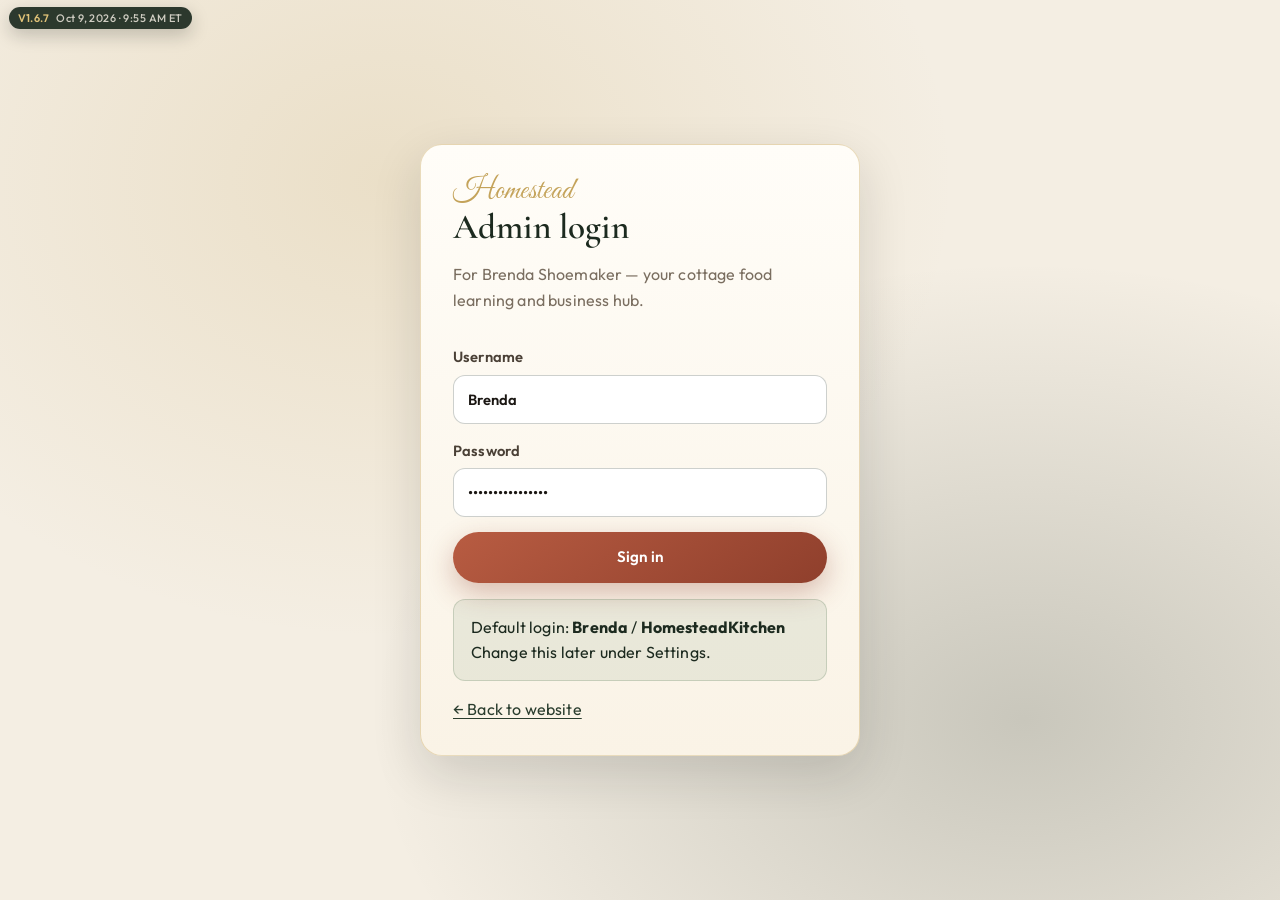
==== commit 74d4cb45: "Expand old-school recipes with full ingredients and steps (v1.6.7) Grow the heritage library to 20 r" ====
--- a/admin/index.html
+++ b/admin/index.html
@@ -7,7 +7,7 @@
   <link rel="preconnect" href="https://fonts.googleapis.com" />
   <link rel="preconnect" href="https://fonts.gstatic.com" crossorigin />
   <link href="https://fonts.googleapis.com/css2?family=Cormorant+Garamond:ital,wght@0,500;0,600;0,700;1,500&family=Great+Vibes&family=Outfit:wght@400;500;600;700&display=swap" rel="stylesheet" />
-  <link rel="stylesheet" href="../css/styles.css?v=goals-v166" />
+  <link rel="stylesheet" href="../css/styles.css?v=goals-v167" />
 </head>
 <body>
   <div id="loginView" class="login-wrap">
@@ -859,18 +859,22 @@
           <div>
             <span class="eyebrow">Marketing inspiration</span>
             <h1>Old-school recipes</h1>
-            <p class="muted">Nearly forgotten farm and mountain recipes with real history — the kind of story that fits a homestead kitchen. Star ones you love, mark “maybe sell,” and jot notes. This library stays in Admin for now (not on the public site yet).</p>
+            <p class="muted">Nearly forgotten farm and mountain recipes with history <strong>and the actual ingredients &amp; steps</strong> so you can test batches. Star favorites, mark “maybe sell,” and jot notes. Admin only for now (not on the public site yet).</p>
           </div>
         </div>
 
         <div class="panel panel--ledger" style="margin-bottom:1rem;">
           <strong>Why this helps marketing:</strong>
           Shoppers remember a kitchen that brings back vinegar pie, stack cake, and pawpaw season — not only “cookies and jam.” Use these stories on market boards, Facebook posts, and later on the website when you’re ready.
-          <p class="muted" style="margin:.65rem 0 0;">Educational only. Before selling anything, check that your exact recipe fits Ohio cottage-food rules and label it “This product is home produced.”</p>
-        </div>
-
-        <div class="actions" style="margin-bottom:1rem;flex-wrap:wrap;align-items:center;gap:.6rem;">
-          <label class="muted" style="display:inline-flex;align-items:center;gap:.4rem;margin:0;">
+          <p class="muted" style="margin:.65rem 0 0;">Home-style recipes for inspiration — test and tweak in your kitchen. Before selling anything, check that your exact recipe fits Ohio cottage-food rules and label it “This product is home produced.”</p>
+        </div>
+
+        <div class="actions heritage-toolbar" style="margin-bottom:1rem;flex-wrap:wrap;align-items:end;gap:.6rem;">
+          <label style="margin:0;min-width:12rem;flex:1;">
+            Search recipes
+            <input type="search" id="heritageSearch" placeholder="pie, sorghum, jelly, pawpaw…" />
+          </label>
+          <label class="muted" style="display:inline-flex;flex-direction:column;align-items:stretch;gap:.35rem;margin:0;">
             Show
             <select id="heritageFilter">
               <option value="all">All recipes</option>
@@ -878,6 +882,7 @@
               <option value="considering">Maybe sell</option>
             </select>
           </label>
+          <p class="muted" id="heritageCount" style="margin:0 0 .35rem;"></p>
           <button type="button" class="btn btn-ghost btn-small" data-goto-tab="foodcosts">Open Food costs / saved recipes</button>
           <button type="button" class="btn btn-ghost btn-small" data-goto-tab="learn">Ohio cottage rules</button>
         </div>
@@ -1088,7 +1093,7 @@
     </div>
   </div>
 
-  <script src="../js/store.js?v=goals-v166"></script>
-  <script src="../js/admin.js?v=goals-v166"></script>
+  <script src="../js/store.js?v=goals-v167"></script>
+  <script src="../js/admin.js?v=goals-v167"></script>
 </body>
 </html>
--- a/css/styles.css
+++ b/css/styles.css
@@ -1743,6 +1743,52 @@
   font-size: 1.05rem;
 }
 
+.heritage-recipe-details {
+  margin: 0.35rem 0 1rem;
+  padding: 0.85rem 1rem;
+  border: 1px solid rgba(196, 163, 90, 0.4);
+  border-radius: calc(var(--radius) - 4px);
+  background: rgba(255, 253, 248, 0.7);
+}
+
+.heritage-recipe-details summary {
+  cursor: pointer;
+  font-weight: 700;
+  color: var(--forest);
+  font-family: var(--font-display);
+  font-size: 1.15rem;
+}
+
+.heritage-ingredients,
+.heritage-steps {
+  margin: 0.35rem 0 0;
+  padding-left: 1.2rem;
+}
+
+.heritage-ingredients li,
+.heritage-steps li {
+  margin: 0.35rem 0;
+  line-height: 1.45;
+}
+
+.heritage-steps {
+  list-style: none;
+  padding-left: 0;
+}
+
+.heritage-step-num {
+  font-weight: 700;
+  color: var(--brass);
+  margin-right: 0.25rem;
+}
+
+.heritage-toolbar label input,
+.heritage-toolbar label select {
+  display: block;
+  margin-top: 0.3rem;
+  min-width: 11rem;
+}
+
 .heritage-card textarea {
   width: 100%;
   margin-top: 0.35rem;
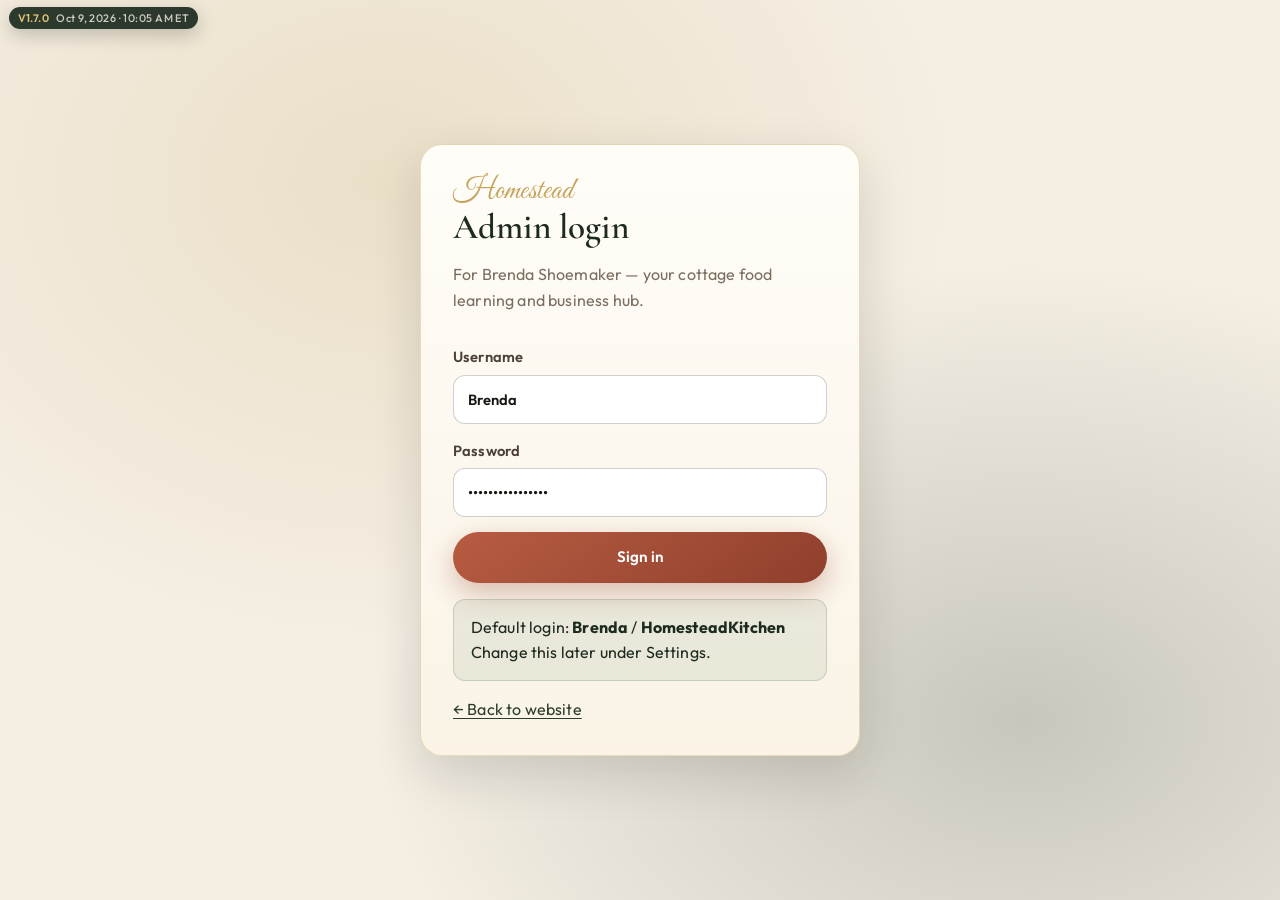
==== commit f9b9cc7b: "Add heritage preorder products and dual fulfillment (v1.7.0) Seed all 20 old-school recipes as shop " ====
--- a/admin/index.html
+++ b/admin/index.html
@@ -7,7 +7,7 @@
   <link rel="preconnect" href="https://fonts.googleapis.com" />
   <link rel="preconnect" href="https://fonts.gstatic.com" crossorigin />
   <link href="https://fonts.googleapis.com/css2?family=Cormorant+Garamond:ital,wght@0,500;0,600;0,700;1,500&family=Great+Vibes&family=Outfit:wght@400;500;600;700&display=swap" rel="stylesheet" />
-  <link rel="stylesheet" href="../css/styles.css?v=goals-v167" />
+  <link rel="stylesheet" href="../css/styles.css?v=goals-v170" />
 </head>
 <body>
   <div id="loginView" class="login-wrap">
@@ -537,6 +537,7 @@
                 <th>Category</th>
                 <th>Price</th>
                 <th>Qty on hand</th>
+                <th>Fulfillment</th>
                 <th>Status</th>
                 <th>Actions</th>
               </tr>
@@ -754,7 +755,7 @@
         <div class="guide-grid">
           <article class="panel guide-card">
             <h3>Products</h3>
-            <p>Go to <strong>Products &amp; photos</strong>. Click Add product. Choose category <strong>Baked goods &amp; foods</strong> or <strong>Soap</strong>. Fill in name, price, quantity on hand, ingredients, allergens/sensitivities, and upload a picture. Turn Available on so shoppers can order it. Edit anytime — soaps work the same way as baked goods.</p>
+            <p>Go to <strong>Products &amp; photos</strong>. Click Add product. Choose category <strong>Baked goods &amp; foods</strong> or <strong>Soap</strong>. Fill in name, price, and how you sell it: <strong>Preorder</strong> (bake after they order — recommended), <strong>On hand only</strong> (needs stock), or <strong>Both</strong>. Add ingredients, allergens/sensitivities, and a picture. Turn Available on so shoppers can order it. Heritage preorder items are seeded for you — edit prices anytime.</p>
           </article>
           <article class="panel guide-card">
             <h3>Food costs &amp; saved recipes</h3>
@@ -1022,16 +1023,24 @@
           </label>
         </div>
         <div class="form-row">
+          <label>How do you sell it?
+            <select name="fulfillment">
+              <option value="preorder">Preorder — bake after they order (recommended)</option>
+              <option value="both">Both — on-hand stock + preorders OK</option>
+              <option value="on_hand">On hand only — need stock to sell</option>
+            </select>
+          </label>
           <label>Quantity on hand
             <input name="quantityOnHand" type="number" min="0" step="1" required />
           </label>
-          <label>Available on website?
-            <select name="available">
-              <option value="true">Yes — show for sale</option>
-              <option value="false">No — hide for now</option>
-            </select>
-          </label>
-        </div>
+        </div>
+        <p class="muted" style="margin:0;">Preorder items stay orderable at qty 0. On-hand items need stock. Use Both when you keep a few ready and still take advance orders.</p>
+        <label>Available on website?
+          <select name="available">
+            <option value="true">Yes — show for sale</option>
+            <option value="false">No — hide for now</option>
+          </select>
+        </label>
         <label><span id="ingredientsLabelText">Ingredients (for your labels)</span>
           <textarea name="ingredients" id="productIngredients" placeholder="Flour, sugar, butter..."></textarea>
         </label>
@@ -1093,7 +1102,7 @@
     </div>
   </div>
 
-  <script src="../js/store.js?v=goals-v167"></script>
-  <script src="../js/admin.js?v=goals-v167"></script>
+  <script src="../js/store.js?v=goals-v170"></script>
+  <script src="../js/admin.js?v=goals-v170"></script>
 </body>
 </html>
--- a/css/styles.css
+++ b/css/styles.css
@@ -669,6 +669,12 @@
   color: #8f3b2e;
 }
 
+.badge-preorder {
+  background: #e4ecdf;
+  color: #2f4a34;
+  border: 1px solid rgba(61, 90, 64, 0.25);
+}
+
 /* ——— Steps / info ——— */
 .steps-grid {
   display: grid;
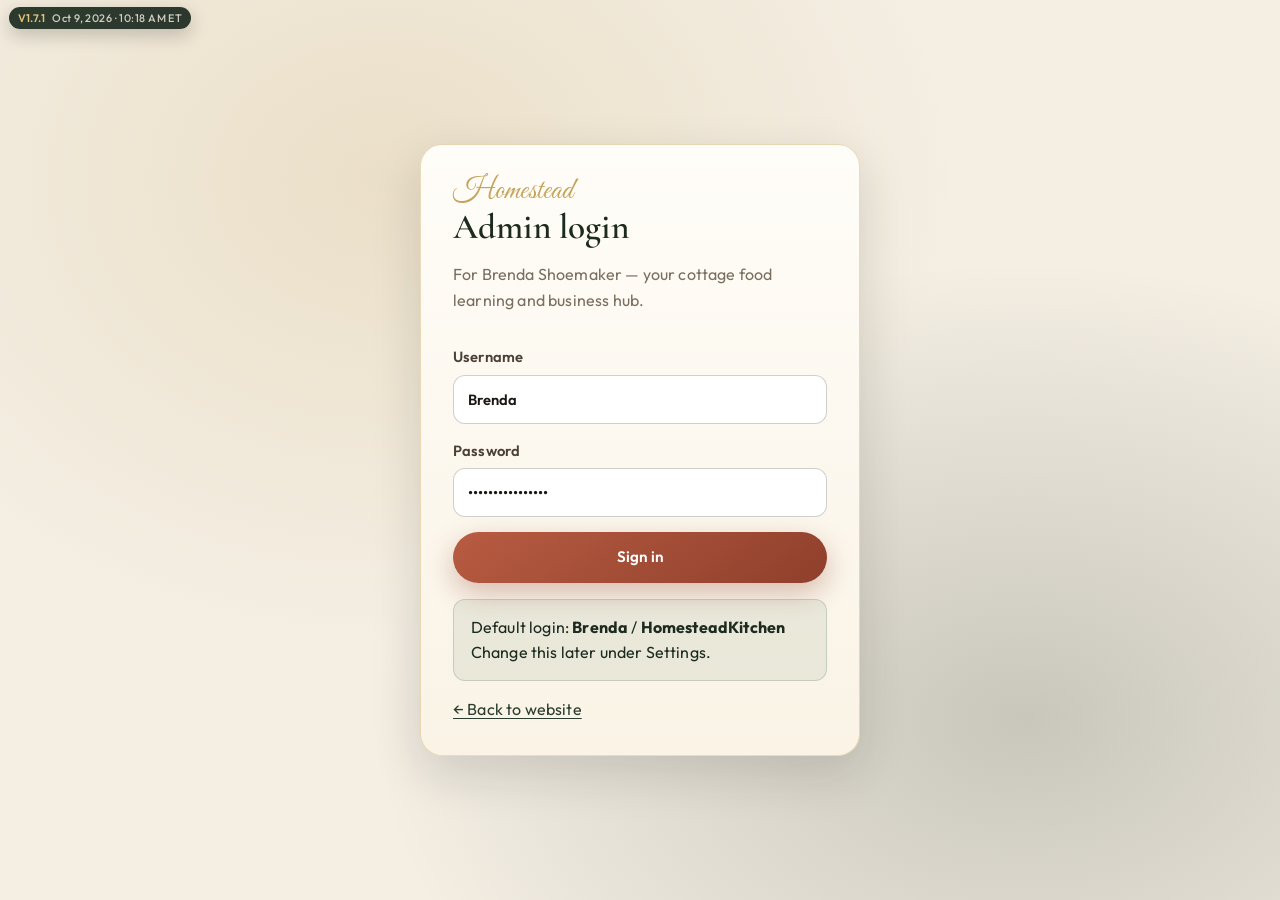
==== commit 451bfb43: "Hide pawpaw/persimmon from orders; add bulk ingredient links (v1.7.1) Take hard-to-source seasonal f" ====
--- a/admin/index.html
+++ b/admin/index.html
@@ -7,7 +7,7 @@
   <link rel="preconnect" href="https://fonts.googleapis.com" />
   <link rel="preconnect" href="https://fonts.gstatic.com" crossorigin />
   <link href="https://fonts.googleapis.com/css2?family=Cormorant+Garamond:ital,wght@0,500;0,600;0,700;1,500&family=Great+Vibes&family=Outfit:wght@400;500;600;700&display=swap" rel="stylesheet" />
-  <link rel="stylesheet" href="../css/styles.css?v=goals-v170" />
+  <link rel="stylesheet" href="../css/styles.css?v=goals-v171" />
 </head>
 <body>
   <div id="loginView" class="login-wrap">
@@ -412,6 +412,57 @@
             <button type="button" class="btn btn-ghost btn-small" data-goto-tab="products">Open Products</button>
           </div>
         </div>
+
+        <div class="panel" style="margin-top:1rem;" id="bulkIngredientsPanel">
+          <div class="section-head" style="margin-bottom:.75rem;">
+            <div>
+              <span class="eyebrow">Kitchen supply runs</span>
+              <h2 style="font-size:1.35rem;margin:.25rem 0 0;">Buy ingredients in bulk (best prices)</h2>
+              <p class="muted" style="margin:.4rem 0 0;">
+                Links for flour, sugar, oils, jars, and spices — compare before you buy a big bag. Log what you spend under Taxes &amp; expenses.
+              </p>
+            </div>
+          </div>
+          <div class="guide-grid">
+            <article class="panel guide-card" style="margin:0;box-shadow:none;">
+              <h3>Flour, sugar &amp; pantry staples</h3>
+              <ul>
+                <li><a href="https://www.azurestandard.com/" target="_blank" rel="noopener">Azure Standard</a> — drop-point co-op; big bags of flour, sugar, oats, spices at homestead-friendly prices</li>
+                <li><a href="https://www.costco.com/" target="_blank" rel="noopener">Costco</a> / <a href="https://www.samsclub.com/" target="_blank" rel="noopener">Sam’s Club</a> — butter, sugar, flour, parchment, foil when membership pays for itself</li>
+                <li><a href="https://www.aldi.us/" target="_blank" rel="noopener">Aldi</a> — everyday butter, sugar, baking basics without a warehouse membership</li>
+                <li><a href="https://shop.kingarthurbaking.com/" target="_blank" rel="noopener">King Arthur Baking</a> — specialty flours; watch for bulk / case deals</li>
+              </ul>
+            </article>
+            <article class="panel guide-card" style="margin:0;box-shadow:none;">
+              <h3>Restaurant / foodservice wholesale</h3>
+              <ul>
+                <li><a href="https://www.restaurantdepot.com/" target="_blank" rel="noopener">Restaurant Depot</a> — membership warehouse; flour, sugar, oil, eggs by the case</li>
+                <li><a href="https://www.gfs.com/" target="_blank" rel="noopener">Gordon Food Service (GFS)</a> — Ohio stores; walk-in for bulk baking ingredients</li>
+                <li><a href="https://www.webstaurantstore.com/" target="_blank" rel="noopener">WebstaurantStore</a> — jars, lids, bags, labels, parchment shipped (compare shipping vs local)</li>
+              </ul>
+            </article>
+            <article class="panel guide-card" style="margin:0;box-shadow:none;">
+              <h3>Jars, bags &amp; packaging</h3>
+              <ul>
+                <li><a href="https://www.webstaurantstore.com/search/canning-jars.html" target="_blank" rel="noopener">WebstaurantStore jars</a> — mason jars and lids by the case</li>
+                <li><a href="https://www.uline.com/" target="_blank" rel="noopener">Uline</a> — boxes, bags, tape, shipping supplies if you ever gift-box</li>
+                <li><a href="https://www.amazon.com/" target="_blank" rel="noopener">Amazon</a> — small-run labels, twist ties, bakery boxes when you need them fast (check unit price)</li>
+              </ul>
+            </article>
+            <article class="panel guide-card" style="margin:0;box-shadow:none;">
+              <h3>Ohio / local tips</h3>
+              <ul>
+                <li>Amish &amp; Mennonite bulk-food stores near McArthur / southeast Ohio — flour, sugar, spices, and dried goods by the pound; call ahead for case prices</li>
+                <li>Farmers markets &amp; orchard seconds — apples for butter, tomatoes for preserves when in season (cheaper than retail)</li>
+                <li>Compare <strong>price per ounce</strong> (or per pound), not just the sticker — that’s what the food-cost calculator uses</li>
+                <li>Pawpaw and persimmon stay off the order list for now — too hard to source reliably; recipes stay in Old-school recipes if fruit shows up later</li>
+              </ul>
+            </article>
+          </div>
+          <p class="notice" style="margin-top:1rem;">
+            Tip: when a bulk bag arrives, update the package $ and size on your <strong>saved recipe</strong>, then re-check the suggested selling price before the next bake.
+          </p>
+        </div>
       </section>
 
       <section id="tab-learn" class="tabs-hidden">
@@ -759,7 +810,7 @@
           </article>
           <article class="panel guide-card">
             <h3>Food costs &amp; saved recipes</h3>
-            <p>On <strong>Food costs</strong>, price a batch with the calculator, name it, and click <strong>Save recipe</strong>. Next time you make that item, open the saved recipe, update any new package prices or amounts, save again, and apply the suggested price to the product.</p>
+            <p>On <strong>Food costs</strong>, price a batch with the calculator, name it, and click <strong>Save recipe</strong>. Next time you make that item, open the saved recipe, update any new package prices or amounts, save again, and apply the suggested price to the product. Scroll that same tab for <strong>Buy ingredients in bulk</strong> — links to Azure, Costco, Restaurant Depot, GFS, jars, and local tips.</p>
           </article>
           <article class="panel guide-card">
             <h3>Old-school recipes</h3>
@@ -1102,7 +1153,7 @@
     </div>
   </div>
 
-  <script src="../js/store.js?v=goals-v170"></script>
-  <script src="../js/admin.js?v=goals-v170"></script>
+  <script src="../js/store.js?v=goals-v171"></script>
+  <script src="../js/admin.js?v=goals-v171"></script>
 </body>
 </html>
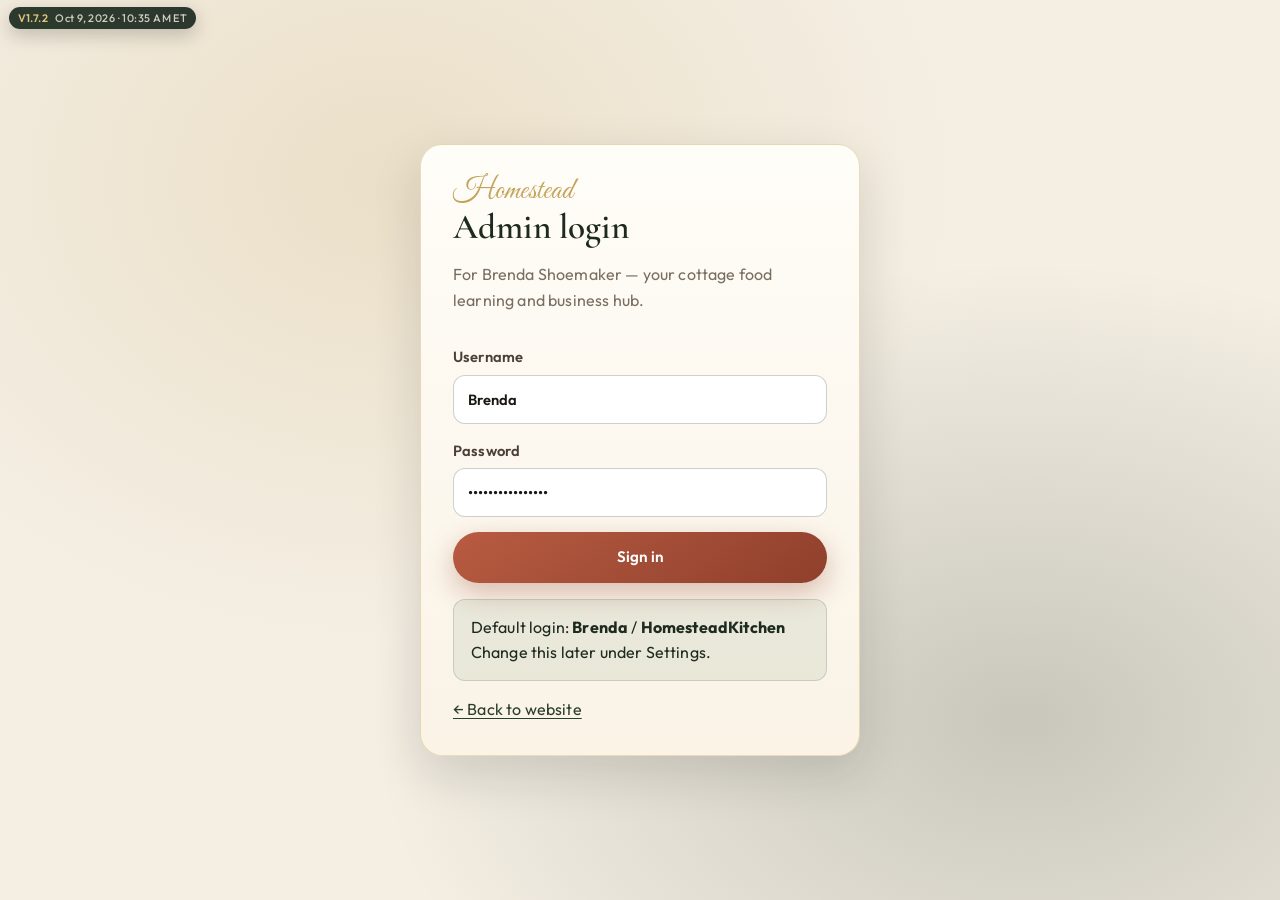
==== commit 5d50df3a: "Add admin order trends and King Arthur flour guide (v1.7.2) Rank most-ordered products on Admin Home" ====
--- a/admin/index.html
+++ b/admin/index.html
@@ -7,7 +7,7 @@
   <link rel="preconnect" href="https://fonts.googleapis.com" />
   <link rel="preconnect" href="https://fonts.gstatic.com" crossorigin />
   <link href="https://fonts.googleapis.com/css2?family=Cormorant+Garamond:ital,wght@0,500;0,600;0,700;1,500&family=Great+Vibes&family=Outfit:wght@400;500;600;700&display=swap" rel="stylesheet" />
-  <link rel="stylesheet" href="../css/styles.css?v=goals-v171" />
+  <link rel="stylesheet" href="../css/styles.css?v=goals-v172" />
 </head>
 <body>
   <div id="loginView" class="login-wrap">
@@ -103,6 +103,17 @@
               <button type="button" class="btn btn-ghost btn-small" data-goto-tab="orders">Open Orders</button>
             </div>
           </div>
+        </div>
+
+        <div class="panel" style="margin-top:1rem;" id="dashTrendsPanel">
+          <div style="display:flex;justify-content:space-between;gap:1rem;flex-wrap:wrap;align-items:end;">
+            <div>
+              <h2 class="panel-title" style="margin:0;">What people order most</h2>
+              <p class="muted" style="margin:.35rem 0 0;">Top items from orders saved on this device — bake more of the winners.</p>
+            </div>
+            <button type="button" class="btn btn-ghost btn-small" data-goto-tab="orders">Full trends on Orders</button>
+          </div>
+          <div id="dashTrends" style="margin-top:.85rem;"></div>
         </div>
 
         <div class="panel dash-shortcuts" style="margin-top:1rem;">
@@ -430,7 +441,31 @@
                 <li><a href="https://www.azurestandard.com/" target="_blank" rel="noopener">Azure Standard</a> — drop-point co-op; big bags of flour, sugar, oats, spices at homestead-friendly prices</li>
                 <li><a href="https://www.costco.com/" target="_blank" rel="noopener">Costco</a> / <a href="https://www.samsclub.com/" target="_blank" rel="noopener">Sam’s Club</a> — butter, sugar, flour, parchment, foil when membership pays for itself</li>
                 <li><a href="https://www.aldi.us/" target="_blank" rel="noopener">Aldi</a> — everyday butter, sugar, baking basics without a warehouse membership</li>
-                <li><a href="https://shop.kingarthurbaking.com/" target="_blank" rel="noopener">King Arthur Baking</a> — specialty flours; watch for bulk / case deals</li>
+                <li>
+                  <a href="https://shop.kingarthurbaking.com/" target="_blank" rel="noopener">King Arthur Baking</a>
+                  — specialty flours; watch for bulk / case deals
+                  <div class="flour-guide">
+                    <p><strong>Which King Arthur flour for what?</strong> Protein % is roughly “how much structure / chew” the flour can make. Higher = chewier bread; lower = tender cakes.</p>
+                    <ul>
+                      <li><strong>All-Purpose (~11.7%)</strong> — everyday workhorse for cookies, muffins, quick breads, pie crusts, most cottage bakes. Start here if you keep one bag.</li>
+                      <li><strong>Bread (~12.7%)</strong> — yeast breads, sandwich loaves, bagels, pretzels, pizza dough. Extra protein = stronger rise and chew.</li>
+                      <li><strong>Cake (~10%)</strong> — soft layer cakes and cupcakes with a fine, tender crumb. Too soft for sturdy yeast bread.</li>
+                      <li><strong>Pastry (soft wheat)</strong> — pie crusts, biscuits, scones, shortbread — tender and flaky, less chew than bread flour.</li>
+                      <li><strong>Self-Rising</strong> — soft flour + baking powder + salt already mixed. Biscuits, shortcakes, some quick breads; don’t use when a recipe already adds its own leavening and salt unless you adjust.</li>
+                      <li><strong>Whole Wheat (~14%)</strong> — full wheat berry (bran + germ). Hearty flavor and fiber; great in breads, muffins, cookies. Often mix with AP at first.</li>
+                      <li><strong>White Whole Wheat / Golden Whole Wheat</strong> — same whole-grain nutrition as regular whole wheat, milder taste and lighter color — easier “everyday” whole wheat.</li>
+                      <li><strong>Whole Wheat Pastry</strong> — whole wheat but from soft wheat; tender cookies, pie crust, quick breads (not for tall yeast loaves).</li>
+                      <li><strong>‘00’ Pizza</strong> — finely milled for Neapolitan-style pizza crusts and some pasta.</li>
+                      <li><strong>Gluten-Free Measure for Measure</strong> — 1:1 swap for all-purpose in many <em>non-yeast</em> recipes (cookies, muffins, quick breads).</li>
+                      <li><strong>Gluten-Free All-Purpose</strong> — for recipes written for a gluten-free blend (often with xanthan listed separately).</li>
+                      <li><strong>Gluten-Free Bread Flour</strong> — yeasted gluten-free breads and bagels that need chew.</li>
+                    </ul>
+                    <p class="muted" style="margin:.55rem 0 0;">
+                      Cottage-kitchen tip: stock <strong>All-Purpose</strong> for pies, cookies, and most jar labels; add <strong>Bread</strong> only if you sell yeast loaves; use <strong>Cake</strong> when you want a softer crumb on celebration cakes.
+                      <a href="https://www.kingarthurbaking.com/learn/flour" target="_blank" rel="noopener">King Arthur Flour 101 →</a>
+                    </p>
+                  </div>
+                </li>
               </ul>
             </article>
             <article class="panel guide-card" style="margin:0;box-shadow:none;">
@@ -610,6 +645,29 @@
             <button class="btn btn-ghost" type="button" id="exportOrdersBtn">Export orders CSV</button>
           </div>
         </div>
+
+        <div class="panel" id="orderTrendsPanel" style="margin-bottom:1rem;">
+          <div style="display:flex;justify-content:space-between;gap:1rem;flex-wrap:wrap;align-items:end;">
+            <div>
+              <span class="eyebrow">Trends</span>
+              <h2 style="font-size:1.3rem;margin:.25rem 0 0;">What sells most</h2>
+              <p class="muted" style="margin:.35rem 0 0;">
+                Ranked by how many units people ordered. Use this to decide what to bake next and what to keep in stock.
+              </p>
+            </div>
+            <label style="min-width:11rem;">Time range
+              <select id="orderTrendsRange">
+                <option value="30">Last 30 days</option>
+                <option value="90">Last 90 days</option>
+                <option value="365">Last 12 months</option>
+                <option value="0" selected>All time</option>
+              </select>
+            </label>
+          </div>
+          <p class="muted" id="orderTrendsSummary" style="margin:.75rem 0 0;"></p>
+          <div id="orderTrendsList" style="margin-top:.85rem;"></div>
+        </div>
+
         <div class="table-wrap">
           <table>
             <thead>
@@ -1153,7 +1211,7 @@
     </div>
   </div>
 
-  <script src="../js/store.js?v=goals-v171"></script>
-  <script src="../js/admin.js?v=goals-v171"></script>
+  <script src="../js/store.js?v=goals-v172"></script>
+  <script src="../js/admin.js?v=goals-v172"></script>
 </body>
 </html>
--- a/css/styles.css
+++ b/css/styles.css
@@ -1368,6 +1368,83 @@
   margin-top: 0.2rem;
 }
 
+.trend-list {
+  list-style: none;
+  margin: 0;
+  padding: 0;
+  display: grid;
+  gap: 0.7rem;
+}
+
+.trend-row {
+  display: grid;
+  grid-template-columns: 1.75rem 1fr;
+  gap: 0.65rem;
+  align-items: start;
+}
+
+.trend-rank {
+  width: 1.75rem;
+  height: 1.75rem;
+  border-radius: 999px;
+  display: grid;
+  place-items: center;
+  font-size: 0.78rem;
+  font-weight: 700;
+  background: var(--sage-soft);
+  color: var(--forest);
+  margin-top: 0.1rem;
+}
+
+.trend-top {
+  display: flex;
+  justify-content: space-between;
+  gap: 0.75rem;
+  flex-wrap: wrap;
+  align-items: baseline;
+}
+
+.trend-meta {
+  font-size: 0.85rem;
+  color: var(--ink-muted, #5c6558);
+}
+
+.trend-track {
+  margin-top: 0.35rem;
+  height: 0.45rem;
+  border-radius: 999px;
+  background: rgba(61, 90, 64, 0.12);
+  overflow: hidden;
+}
+
+.trend-fill {
+  height: 100%;
+  border-radius: 999px;
+  background: linear-gradient(90deg, #3d5a40, #8a6b2f);
+}
+
+.flour-guide {
+  margin-top: 0.65rem;
+  padding: 0.75rem 0.85rem;
+  border-radius: 10px;
+  background: rgba(61, 90, 64, 0.06);
+  border: 1px solid rgba(61, 90, 64, 0.14);
+  font-size: 0.92rem;
+}
+
+.flour-guide > p {
+  margin: 0 0 0.55rem;
+}
+
+.flour-guide ul {
+  margin: 0;
+  padding-left: 1.1rem;
+}
+
+.flour-guide li {
+  margin: 0.35rem 0;
+}
+
 .thumb {
   width: 64px;
   height: 48px;
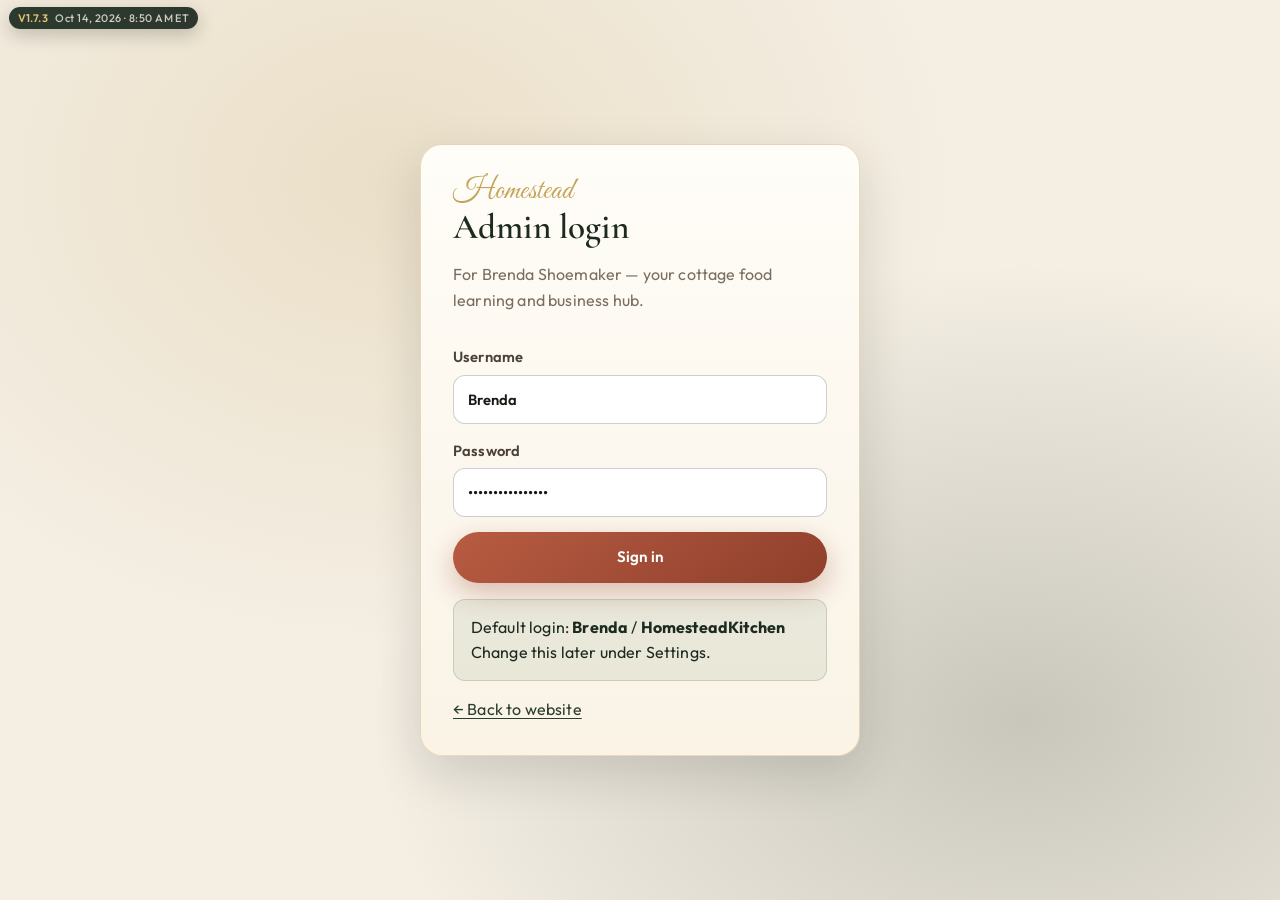
==== commit 06e79494: "Fix product Delete so removed items stay gone (v1.7.3) Track removedProductIds so heritage catalog s" ====
--- a/admin/index.html
+++ b/admin/index.html
@@ -7,7 +7,7 @@
   <link rel="preconnect" href="https://fonts.googleapis.com" />
   <link rel="preconnect" href="https://fonts.gstatic.com" crossorigin />
   <link href="https://fonts.googleapis.com/css2?family=Cormorant+Garamond:ital,wght@0,500;0,600;0,700;1,500&family=Great+Vibes&family=Outfit:wght@400;500;600;700&display=swap" rel="stylesheet" />
-  <link rel="stylesheet" href="../css/styles.css?v=goals-v172" />
+  <link rel="stylesheet" href="../css/styles.css?v=goals-v173" />
 </head>
 <body>
   <div id="loginView" class="login-wrap">
@@ -1211,7 +1211,7 @@
     </div>
   </div>
 
-  <script src="../js/store.js?v=goals-v172"></script>
-  <script src="../js/admin.js?v=goals-v172"></script>
+  <script src="../js/store.js?v=goals-v173"></script>
+  <script src="../js/admin.js?v=goals-v173"></script>
 </body>
 </html>
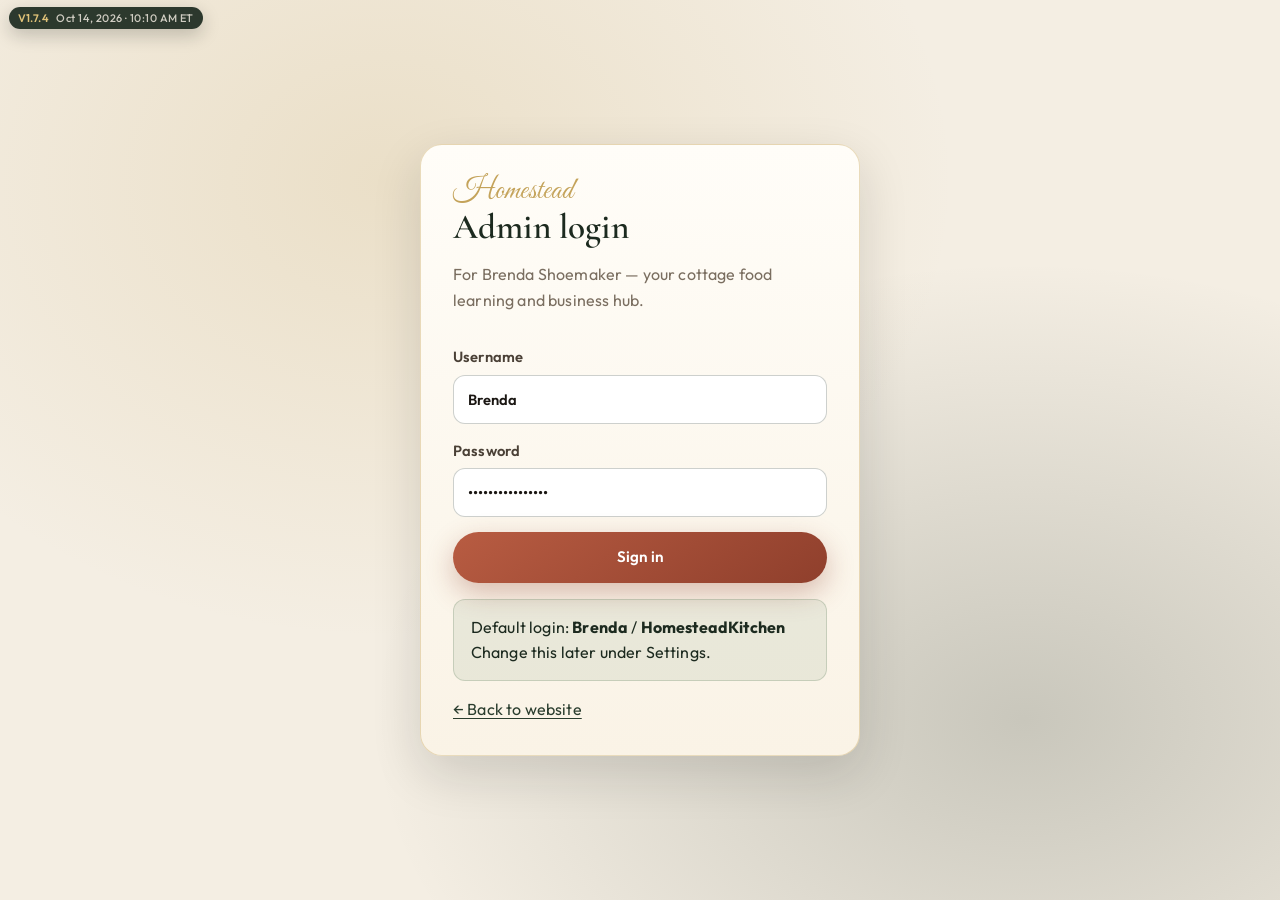
==== commit 00e8989e: "Add multi-select product delete and heritage restore panel (v1.7.4) Admin Products can select many r" ====
--- a/admin/index.html
+++ b/admin/index.html
@@ -7,7 +7,7 @@
   <link rel="preconnect" href="https://fonts.googleapis.com" />
   <link rel="preconnect" href="https://fonts.gstatic.com" crossorigin />
   <link href="https://fonts.googleapis.com/css2?family=Cormorant+Garamond:ital,wght@0,500;0,600;0,700;1,500&family=Great+Vibes&family=Outfit:wght@400;500;600;700&display=swap" rel="stylesheet" />
-  <link rel="stylesheet" href="../css/styles.css?v=goals-v173" />
+  <link rel="stylesheet" href="../css/styles.css?v=goals-v174" />
 </head>
 <body>
   <div id="loginView" class="login-wrap">
@@ -607,17 +607,23 @@
           </div>
           <button class="btn btn-primary" type="button" id="addProductBtn">+ Add product</button>
         </div>
-        <div class="actions" style="margin-bottom:1rem;">
+        <div class="actions" style="margin-bottom:1rem;flex-wrap:wrap;align-items:center;gap:.5rem;">
           <button type="button" class="btn btn-ghost btn-small category-filter active" data-admin-cat="all">All</button>
           <button type="button" class="btn btn-ghost btn-small category-filter" data-admin-cat="baked">Foods</button>
           <button type="button" class="btn btn-ghost btn-small category-filter" data-admin-cat="soap">Soap</button>
           <button type="button" class="btn btn-ghost btn-small category-filter" data-admin-cat="bundle">Bundles</button>
           <button type="button" class="btn btn-ghost btn-small category-filter" data-admin-cat="other">Other</button>
+          <span class="muted" style="margin-left:.25rem;">|</span>
+          <button type="button" class="btn btn-danger btn-small" id="deleteSelectedProductsBtn" disabled>Delete selected</button>
+          <span class="muted" id="productsSelectedCount" style="font-size:.9rem;"></span>
         </div>
         <div class="table-wrap">
           <table>
             <thead>
               <tr>
+                <th class="col-check">
+                  <input type="checkbox" id="productsSelectAll" title="Select all in this view" aria-label="Select all products in this view" />
+                </th>
                 <th>Photo</th>
                 <th>Product</th>
                 <th>Category</th>
@@ -630,6 +636,16 @@
             </thead>
             <tbody id="productsTable"></tbody>
           </table>
+        </div>
+
+        <div class="panel" id="heritageRestorePanel" style="margin-top:1.2rem;">
+          <span class="eyebrow">Old-school catalog</span>
+          <h2 style="font-size:1.25rem;margin:.25rem 0 0;">Add heritage items back to the shop</h2>
+          <p class="muted" style="margin:.4rem 0 0;">
+            Items you deleted from Products stay here so you can restore them later.
+            This is separate from <strong>Food costs → Saved recipes</strong> (those are batch cost sheets).
+          </p>
+          <div id="heritageRestoreList" style="margin-top:.85rem;"></div>
         </div>
       </section>
 
@@ -1211,7 +1227,7 @@
     </div>
   </div>
 
-  <script src="../js/store.js?v=goals-v173"></script>
-  <script src="../js/admin.js?v=goals-v173"></script>
+  <script src="../js/store.js?v=goals-v174"></script>
+  <script src="../js/admin.js?v=goals-v174"></script>
 </body>
 </html>
--- a/css/styles.css
+++ b/css/styles.css
@@ -1526,6 +1526,38 @@
   padding: 0.25rem 0.45rem;
 }
 
+.col-check {
+  width: 2.25rem;
+  text-align: center;
+  vertical-align: middle;
+}
+
+.col-check input {
+  width: 1.05rem;
+  height: 1.05rem;
+  cursor: pointer;
+}
+
+.heritage-restore-list {
+  list-style: none;
+  margin: 0;
+  padding: 0;
+  display: grid;
+  gap: 0.65rem;
+}
+
+.heritage-restore-row {
+  display: flex;
+  flex-wrap: wrap;
+  align-items: center;
+  justify-content: space-between;
+  gap: 0.65rem;
+  padding: 0.7rem 0.85rem;
+  border: 1px solid rgba(45, 74, 52, 0.14);
+  border-radius: 10px;
+  background: rgba(255, 252, 245, 0.7);
+}
+
 .box-done {
   background: var(--forest) !important;
   color: #fff;
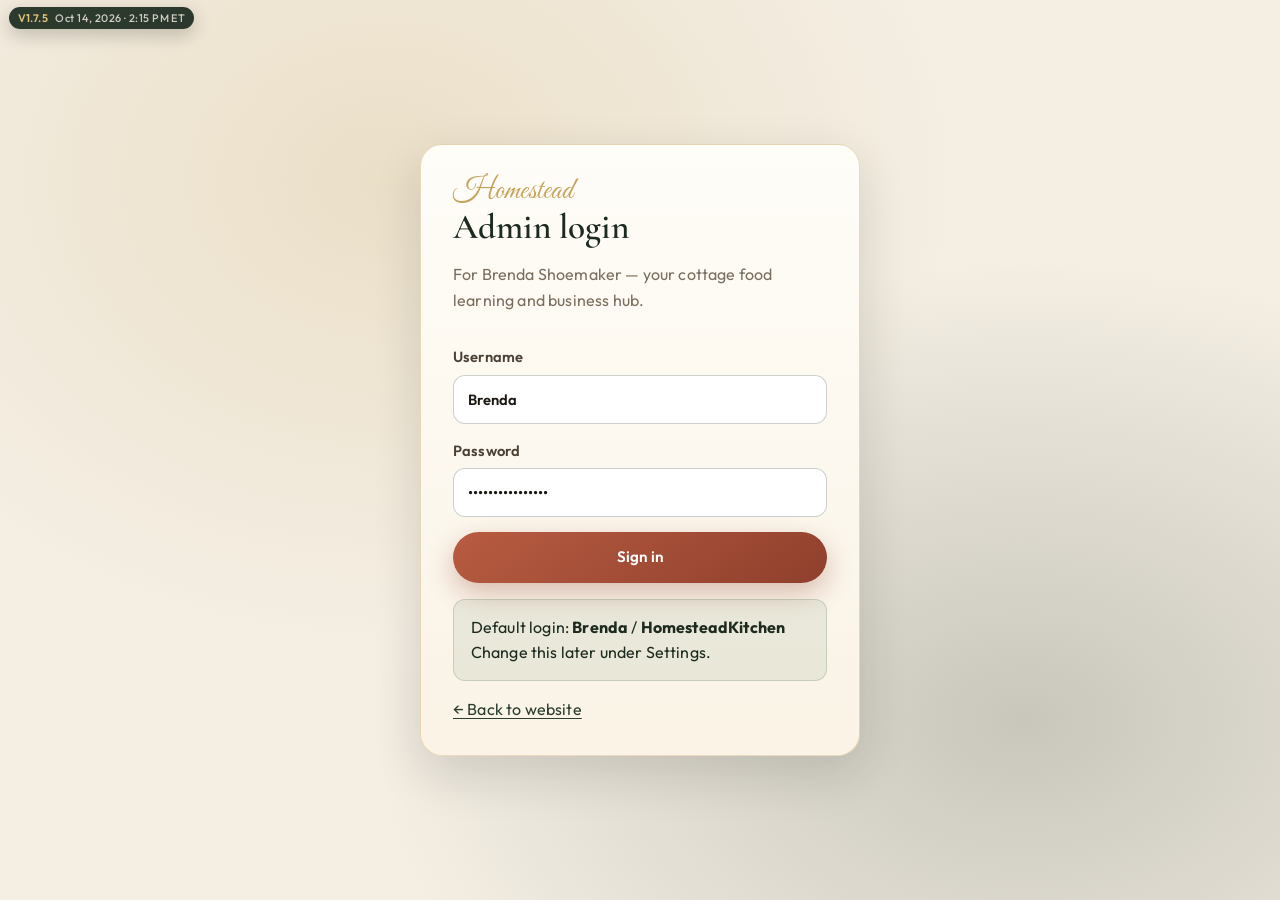
==== commit b2ae6152: "Add public meeting spots for meetup handoff (v1.7.5) Customers choose a public meetup spot on the or" ====
--- a/admin/index.html
+++ b/admin/index.html
@@ -7,7 +7,7 @@
   <link rel="preconnect" href="https://fonts.googleapis.com" />
   <link rel="preconnect" href="https://fonts.gstatic.com" crossorigin />
   <link href="https://fonts.googleapis.com/css2?family=Cormorant+Garamond:ital,wght@0,500;0,600;0,700;1,500&family=Great+Vibes&family=Outfit:wght@400;500;600;700&display=swap" rel="stylesheet" />
-  <link rel="stylesheet" href="../css/styles.css?v=goals-v174" />
+  <link rel="stylesheet" href="../css/styles.css?v=goals-v175" />
 </head>
 <body>
   <div id="loginView" class="login-wrap">
@@ -691,6 +691,7 @@
                 <th>Date</th>
                 <th>Customer</th>
                 <th>Items</th>
+                <th>Meetup</th>
                 <th>Total</th>
                 <th>Payment</th>
                 <th>Status</th>
@@ -1033,13 +1034,16 @@
             </label>
           </div>
           <div class="form-row">
-            <label>Street address (for labels)
-              <input name="address" placeholder="123 Main St" />
+            <label>Street address (for cottage-food labels only)
+              <input name="address" placeholder="Used on printed labels — never shown on the public website" />
             </label>
             <label>City
               <input name="city" />
             </label>
           </div>
+          <p class="notice notice-warn" style="margin:0;">
+            Keep home drop-offs off. Customers meet at the public spots below — your street address stays on labels only.
+          </p>
           <div class="form-row">
             <label>State
               <input name="state" />
@@ -1078,7 +1082,7 @@
           <label>About text on homepage
             <textarea name="about"></textarea>
           </label>
-          <label>Pickup / payment notes shown to customers
+          <label>Meetup / payment notes shown to customers
             <textarea name="pickupNotes"></textarea>
           </label>
           <div class="form-row">
@@ -1086,7 +1090,7 @@
               <input name="featuredTitle" placeholder="This week from the kitchen" />
             </label>
             <label>Homepage feature note
-              <input name="featuredNote" placeholder="Saturday: fresh jam + lavender soap ready for pickup" />
+              <input name="featuredNote" placeholder="Saturday: fresh jam + lavender soap — Marathon meetup" />
             </label>
           </div>
           <div class="form-row">
@@ -1102,6 +1106,21 @@
           </p>
           <button class="btn btn-primary" type="submit">Save settings</button>
         </form>
+
+        <div class="panel" id="meetingSpotsPanel" style="margin-top:1rem;">
+          <span class="eyebrow">Public handoff</span>
+          <h2 style="font-size:1.25rem;margin:.25rem 0 0;">Meeting spots (not home)</h2>
+          <p class="muted" style="margin:.4rem 0 0;">
+            Customers choose one of these on the order form. Turn spots on/off, edit the wording, or add another public place (gas station, parking lot, etc.).
+          </p>
+          <div id="meetingSpotsEditor" style="margin-top:.85rem;"></div>
+          <div class="actions" style="margin-top:.85rem;flex-wrap:wrap;">
+            <button type="button" class="btn btn-secondary btn-small" id="addMeetingSpotBtn">+ Add meeting spot</button>
+            <button type="button" class="btn btn-primary btn-small" id="saveMeetingSpotsBtn">Save meeting spots</button>
+            <span class="muted" id="meetingSpotsSaveMsg" style="font-size:.9rem;"></span>
+          </div>
+        </div>
+
         <div class="panel stack" style="margin-top:1rem;">
           <h2 style="font-size:1.2rem;">Backup &amp; restore</h2>
           <div class="actions">
@@ -1218,6 +1237,9 @@
             </select>
           </label>
         </div>
+        <label>Meeting spot
+          <select name="pickupSpotId" id="manualPickupSpot" required></select>
+        </label>
         <label><span style="display:flex;gap:.5rem;align-items:center;font-weight:650;"><input type="checkbox" name="paymentReceived" style="width:auto;" /> Already paid</span></label>
         <label>Notes
           <textarea name="notes"></textarea>
@@ -1227,7 +1249,7 @@
     </div>
   </div>
 
-  <script src="../js/store.js?v=goals-v174"></script>
-  <script src="../js/admin.js?v=goals-v174"></script>
+  <script src="../js/store.js?v=goals-v175"></script>
+  <script src="../js/admin.js?v=goals-v175"></script>
 </body>
 </html>
--- a/css/styles.css
+++ b/css/styles.css
@@ -1558,6 +1558,28 @@
   background: rgba(255, 252, 245, 0.7);
 }
 
+.meeting-spot-card {
+  padding: 0.85rem 0.95rem;
+  margin-bottom: 0.75rem;
+  border: 1px solid rgba(45, 74, 52, 0.14);
+  border-radius: 12px;
+  background: rgba(255, 252, 245, 0.75);
+}
+
+.meeting-spot-card:last-child {
+  margin-bottom: 0;
+}
+
+.meeting-spot-public {
+  padding: 0.55rem 0;
+  border-bottom: 1px solid rgba(45, 74, 52, 0.1);
+}
+
+.meeting-spot-public:last-child {
+  border-bottom: none;
+  padding-bottom: 0;
+}
+
 .box-done {
   background: var(--forest) !important;
   color: #fff;
